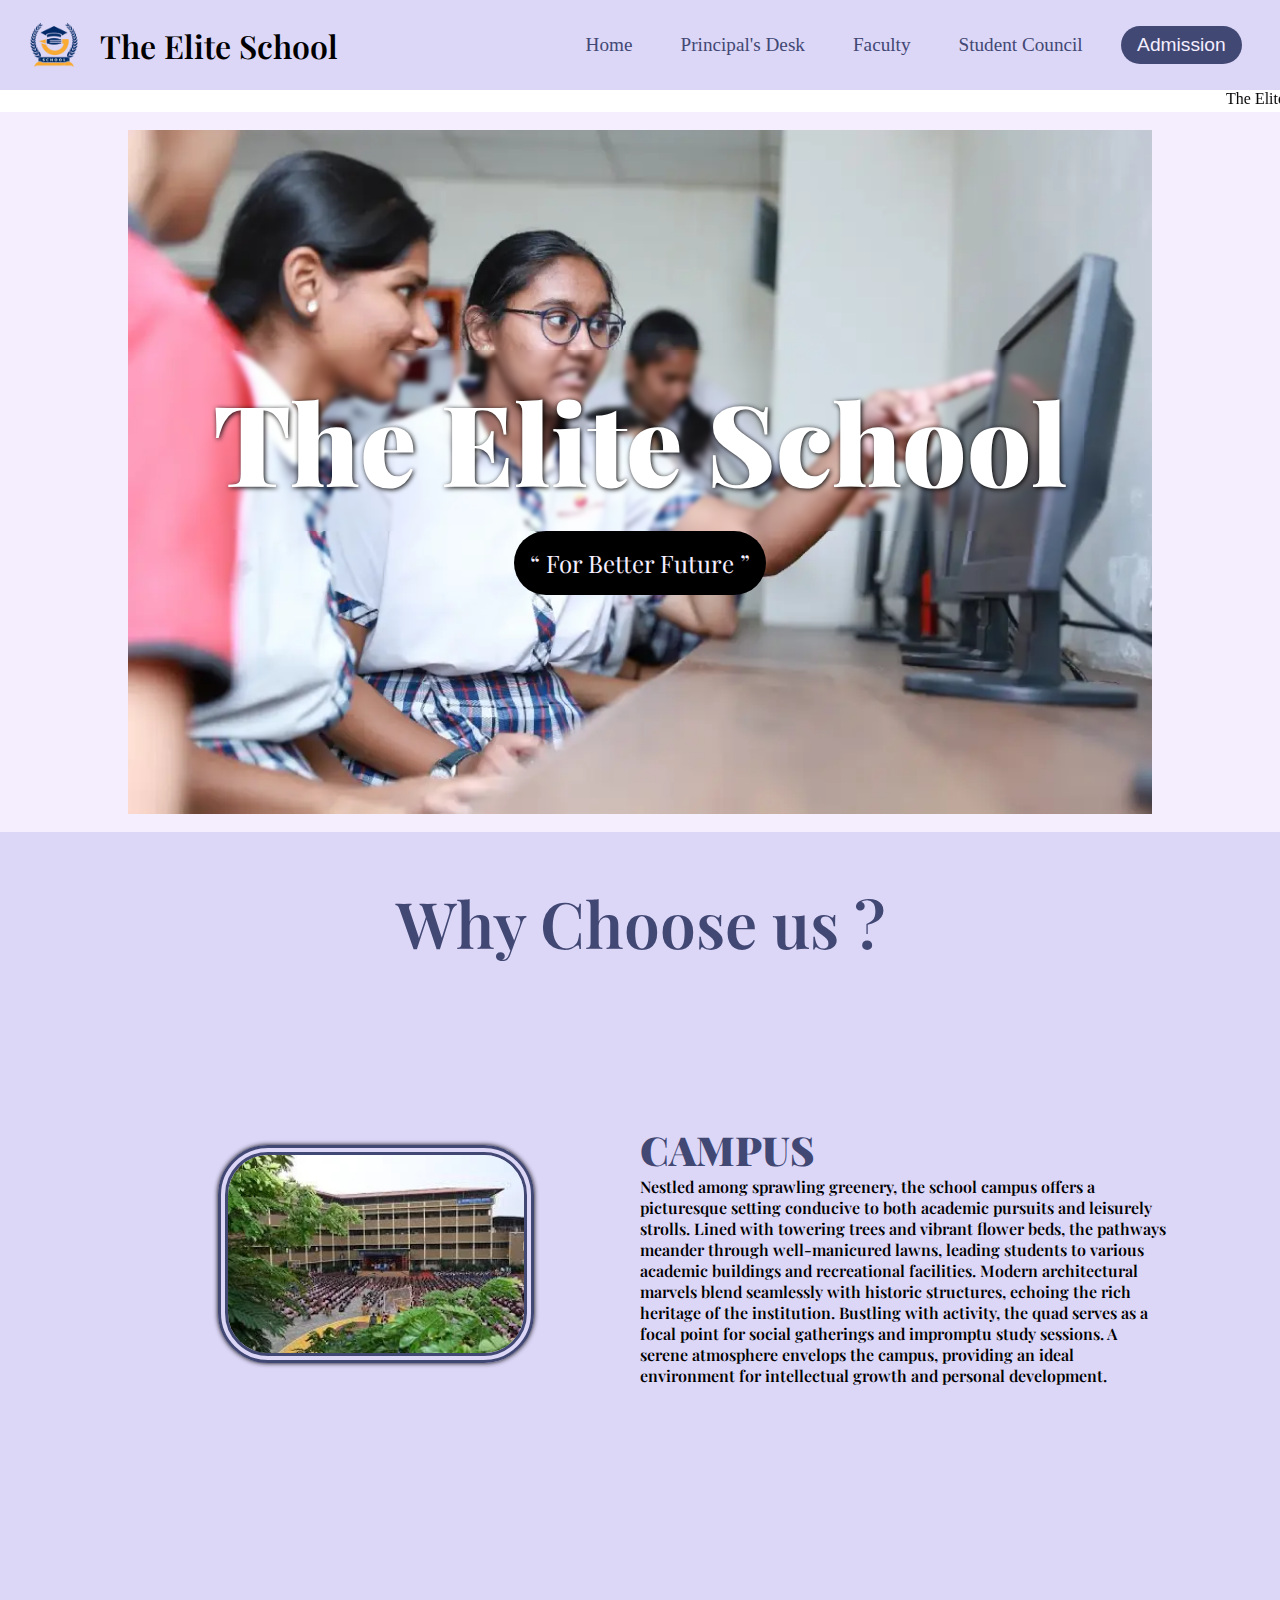
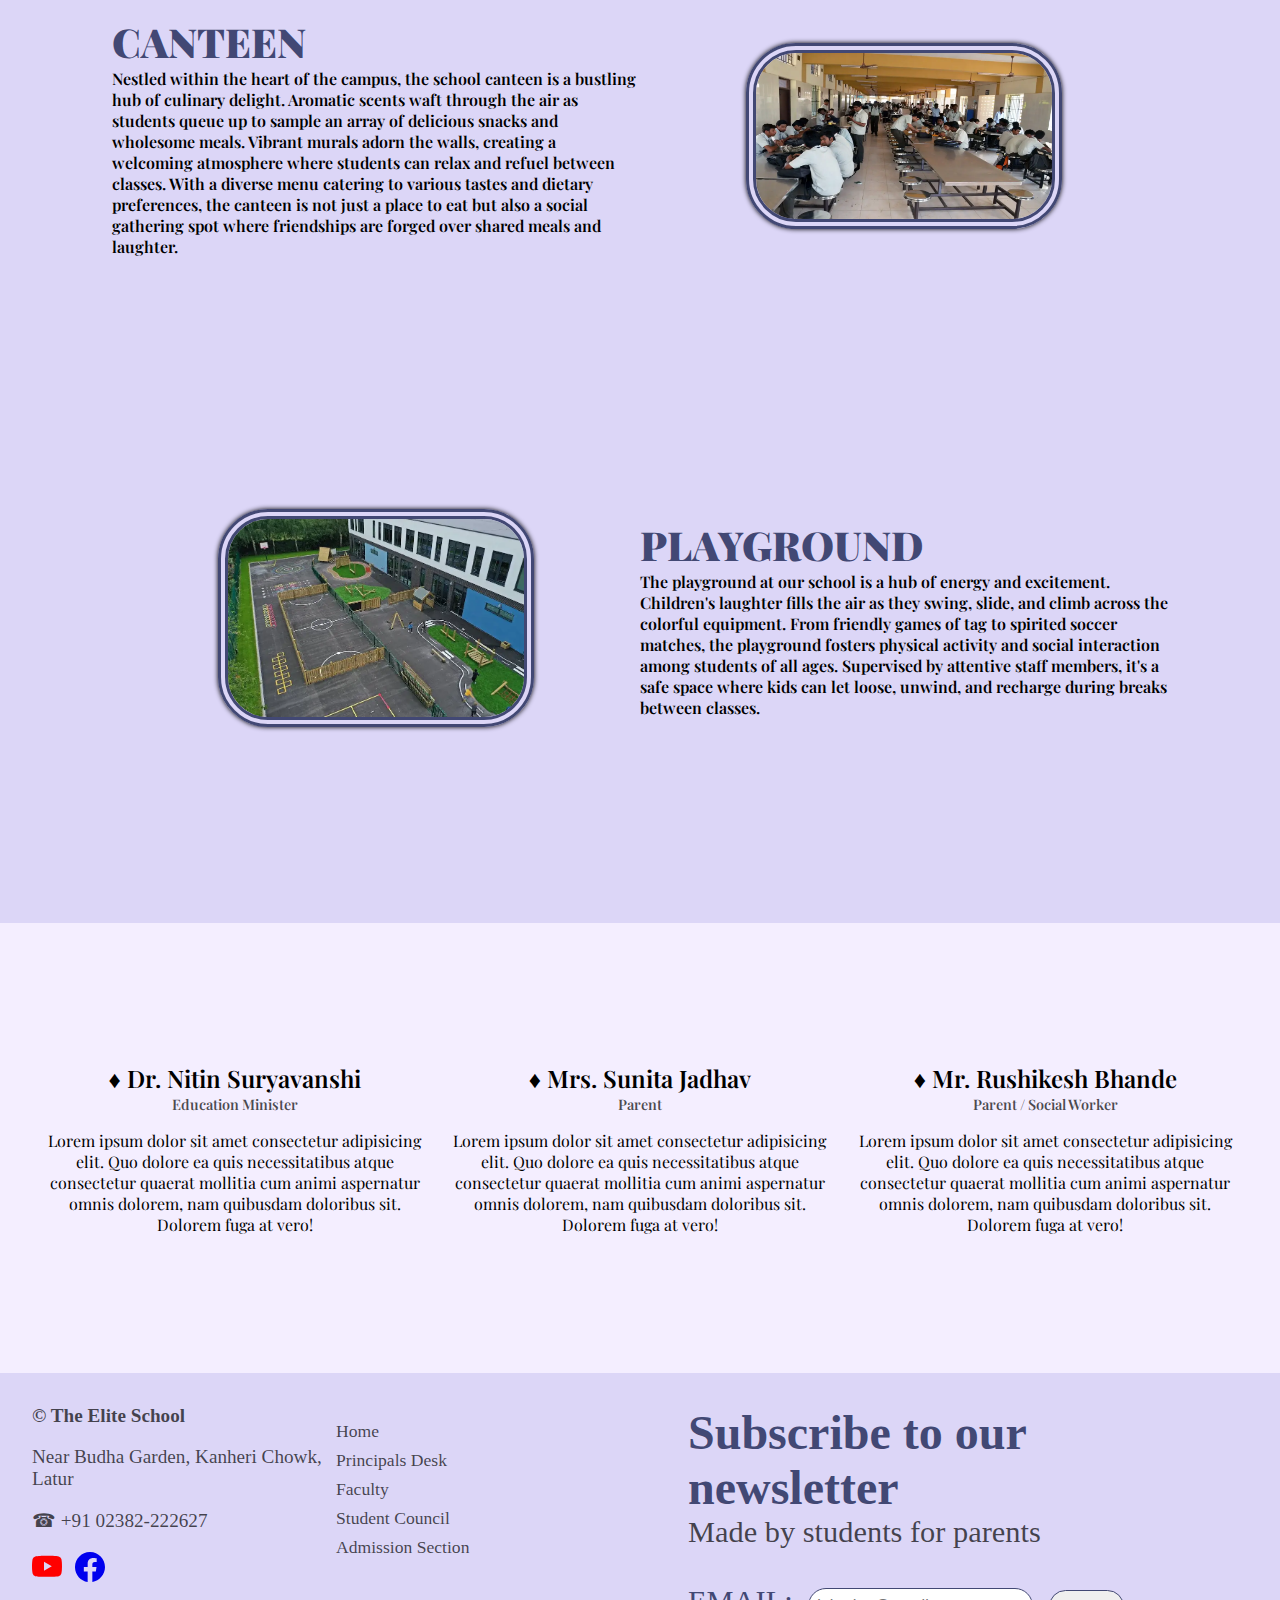
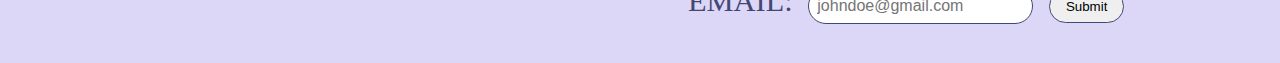
==== index.html @ edf1292b "complete principal desk" ====
<!DOCTYPE html>
<html lang="en">
<head>
    <meta charset="UTF-8">
    <meta name="viewport" content="width=1024px, initial-scale=1.0">
    <title>The Elite School</title>
    <link rel="stylesheet" href="./styles/header_footer.css">
    <link rel="stylesheet" href="./styles/home.css">
   
</head>
<body>
    <header>
        <div class="logo">
            <img src="../assets/school_logo300.webp" alt="logo">
            <h1 class="playfair-display-600">The Elite School</h1>
        </div>
        <nav>
            <span><a href="#" class="links">Home</a></span>
            <span><a href="./pages/principal.html" class="links">Principal's Desk</a></span>
            <span><a href="#" class="links">Faculty</a></span>
            <span><a href="#" class="links">Student Council</a></span>
            <a href="#" class="links"><button>Admission</a></button>
        </nav>
    </header>
    <marquee  direction="left">The Elite School, Latur. +91 02382-222627 Near Budha Garden, Kanheri Chowk, Latur Office Time : 10 am to 5 pm. <a href="./index.html">Admissions Open Standerd 1 to 10th.</a></marquee>

    <section id="home" class="hero-home">
       <h1 class="playfair-display-900">The Elite School</h1>
       <q class="playfair-display-400"> For Better Future </q>
    </section>

    <section id="aboutus" class="aboutus">
        <h2 class="playfair-display-600">Why Choose us ?</h2>
        <div class="container">
            <div class="item">
                <img src="./assets/school_campus.webp" alt="">
                <div class="text">
                <h4 class="playfair-display-900">CAMPUS</h4>
                <p class="playfair-display-600">Nestled among sprawling greenery, the school campus offers a picturesque setting conducive to both academic pursuits and leisurely strolls. Lined with towering trees and vibrant flower beds, the pathways meander through well-manicured lawns, leading students to various academic buildings and recreational facilities. Modern architectural marvels blend seamlessly with historic structures, echoing the rich heritage of the institution. Bustling with activity, the quad serves as a focal point for social gatherings and impromptu study sessions. A serene atmosphere envelops the campus, providing an ideal environment for intellectual growth and personal development.</p>
                </div>
            </div>
            <div class="item">
                <div class="text">
                    <h4 class="playfair-display-900">CANTEEN</h4>
                    <p class="playfair-display-600">Nestled within the heart of the campus, the school canteen is a bustling hub of culinary delight. Aromatic scents waft through the air as students queue up to sample an array of delicious snacks and wholesome meals. Vibrant murals adorn the walls, creating a welcoming atmosphere where students can relax and refuel between classes. With a diverse menu catering to various tastes and dietary preferences, the canteen is not just a place to eat but also a social gathering spot where friendships are forged over shared meals and laughter.</p>
                    </div>
                <img src="./assets/school_canteen1080.webp" alt="">
            </div>
            <div class="item">
                <img src="./assets/school_playground.webp" alt="">
                <div class="text">
                    <h4 class="playfair-display-900">PLAYGROUND</h4>
                    <p class="playfair-display-600">The playground at our school is a hub of energy and excitement. Children's laughter fills the air as they swing, slide, and climb across the colorful equipment. From friendly games of tag to spirited soccer matches, the playground fosters physical activity and social interaction among students of all ages. Supervised by attentive staff members, it's a safe space where kids can let loose, unwind, and recharge during breaks between classes.</p>
                    </div>
            </div>
        </div>
    </section>
    <section id="testimonial" class="testimonial-section">
        <div class="review">
            <h4 class="author playfair-display-600">&diams; Dr. Nitin Suryavanshi <p>Education Minister</p></h4>
            <p class="text playfair-display-400">Lorem ipsum dolor sit amet consectetur adipisicing elit. Quo dolore ea quis necessitatibus atque consectetur quaerat mollitia cum animi aspernatur omnis dolorem, nam quibusdam doloribus sit. Dolorem fuga at vero!</p>
        </div>
        <div class="review">
            <h4 class="author playfair-display-600">&diams; Mrs. Sunita Jadhav <p>Parent</p></h4>
            <p class="text playfair-display-400">Lorem ipsum dolor sit amet consectetur adipisicing elit. Quo dolore ea quis necessitatibus atque consectetur quaerat mollitia cum animi aspernatur omnis dolorem, nam quibusdam doloribus sit. Dolorem fuga at vero!</p>
        </div>
        <div class="review">
            <h4 class="author playfair-display-600">&diams; Mr. Rushikesh Bhande <p>Parent / Social Worker</p></h4>
            <p class="text playfair-display-400">Lorem ipsum dolor sit amet consectetur adipisicing elit. Quo dolore ea quis necessitatibus atque consectetur quaerat mollitia cum animi aspernatur omnis dolorem, nam quibusdam doloribus sit. Dolorem fuga at vero!</p>
        </div>
    </section>
    
    <footer>
        <div class="info">
            <h5>&copy; The Elite School</h5>
            <p class="addr">Near Budha Garden, Kanheri Chowk, Latur</p>
            <p class="tele">&#9742; +91 02382-222627</p>
        <div class="socials">
            <a href="www.youtube.com"><svg xmlns="http://www.w3.org/2000/svg" width="30" height="30" fill="red" class="bi bi-youtube" viewBox="0 0 16 16">
                <path d="M8.051 1.999h.089c.822.003 4.987.033 6.11.335a2.01 2.01 0 0 1 1.415 1.42c.101.38.172.883.22 1.402l.01.104.022.26.008.104c.065.914.073 1.77.074 1.957v.075c-.001.194-.01 1.108-.082 2.06l-.008.105-.009.104c-.05.572-.124 1.14-.235 1.558a2.01 2.01 0 0 1-1.415 1.42c-1.16.312-5.569.334-6.18.335h-.142c-.309 0-1.587-.006-2.927-.052l-.17-.006-.087-.004-.171-.007-.171-.007c-1.11-.049-2.167-.128-2.654-.26a2.01 2.01 0 0 1-1.415-1.419c-.111-.417-.185-.986-.235-1.558L.09 9.82l-.008-.104A31 31 0 0 1 0 7.68v-.123c.002-.215.01-.958.064-1.778l.007-.103.003-.052.008-.104.022-.26.01-.104c.048-.519.119-1.023.22-1.402a2.01 2.01 0 0 1 1.415-1.42c.487-.13 1.544-.21 2.654-.26l.17-.007.172-.006.086-.003.171-.007A100 100 0 0 1 7.858 2zM6.4 5.209v4.818l4.157-2.408z"/>
              </svg></a>
            <a href="www.facebook.com"><svg xmlns="http://www.w3.org/2000/svg" width="30" height="30" fill="currentColor" class="bi bi-facebook" viewBox="0 0 16 16">
                <path d="M16 8.049c0-4.446-3.582-8.05-8-8.05C3.58 0-.002 3.603-.002 8.05c0 4.017 2.926 7.347 6.75 7.951v-5.625h-2.03V8.05H6.75V6.275c0-2.017 1.195-3.131 3.022-3.131.876 0 1.791.157 1.791.157v1.98h-1.009c-.993 0-1.303.621-1.303 1.258v1.51h2.218l-.354 2.326H9.25V16c3.824-.604 6.75-3.934 6.75-7.951"/>
              </svg></a>
        </div>
        </div>
        <div class="footer-nav">
            <a href="#">Home</a>
            <a href="#">Principals Desk</a>
            <a href="#">Faculty</a>
            <a href="#">Student Council</a>
            <a href="#">Admission Section</a>
        </div>
        <div class="newsletter">
            <h3>Subscribe to our newsletter</h3>
            <p class="newsletter-info">Made by students for parents</p>
            <form action="#">
                <label for="email">EMAIL:</label>
                <input type="text" name="email" placeholder="johndoe@gmail.com">
                <button type="submit">Submit</button>
            </form>
        </div>
    </footer>
    <script src="./script.js"></script>
 
</body>
</html>
---- styles/header_footer.css ----
@import url('https://fonts.googleapis.com/css2?family=Playfair+Display:ital,wght@0,400..900;1,400..900&display=swap');

:root{
    --tertiary:#F4EEFF;
    --secondary: #DCD6F7;
    --sub_primary:#A6B1E1;
    --primary:#424874;
}

.playfair-display-600 {
    font-family: "Playfair Display", serif;
    font-optical-sizing: auto;
    font-weight: 600;
    font-style: normal;
  }
.playfair-display-900 {
    font-family: "Playfair Display", serif;
    font-optical-sizing: auto;
    font-weight: 900;
    font-style: normal;
  }

.playfair-display-400 {
    font-family: "Playfair Display", serif;
    font-optical-sizing: auto;
    font-weight: 400;
    font-style: normal;
  }

*{
    margin: 0;
    padding: 0;
    box-sizing: border-box;
}

body{
    min-height: 100dvh;
}

header{
    min-height: 10vh;
    background-color: var(--secondary);
    display: flex;
    justify-content: space-between;
    align-items: center;
    padding: 0.5rem 1.5rem;
}
.logo img{
    width: 60px;
    object-fit: contain;
}

header > .logo{
    display: flex;
    align-items: center;
    gap: 1rem;
}

header > nav{
    display: flex;
    justify-content: space-evenly;
}

header > nav a{
    text-decoration: none;
    font-size: 1.2rem;
    color: var(--primary);
}

header > nav span, button{
    padding: 0.5rem 1rem;
    border: none;
    border-radius: 20px;
    margin: 0.5rem;
}
header nav span:hover{
    background-color: var(--sub_primary);
}
header nav button{
    background-color: var(--primary); 
    margin: 0.5rem 0.9rem;
}
header nav button a{
    color: var(--tertiary);
}
header nav button:hover{
    box-shadow: 2px 2px 0px black;
}
marquee span{
    padding: 1rem;
    text-decoration: underline;
}

footer{
    max-height: 50vh;
    background-color: var(--secondary);
    display: grid;
    grid-template-columns: 1fr 1fr 2fr;
    padding: 2rem;
}
footer .info{
    font-size: 1.2rem;
    color: rgba(0,0,0,0.7);
    display: flex;
    flex-direction: column;
    gap: 1.2rem;
}
footer h5{
    font-size: 1.2rem;
    color: rgba(0,0,0,0.7);
}

footer .info .socials a{
  margin: 0 0.5rem 0 0;
}
footer .info .socials a:hover svg{
  filter: drop-shadow(1px 1px 0px rgb(0, 0, 0));
}

footer .footer-nav{
    display: flex;
    flex-direction: column;
    padding-top: 1rem;
    gap: 0.5rem;
}
footer .footer-nav a{
   color: rgba(0,0,0,0.7);
   text-decoration: none;
   font-size: 1.1rem;
}
footer .footer-nav a:hover{
    text-decoration: underline;
}

footer .newsletter{
    display: flex;
    flex-direction: column;
    justify-content: center;
    font-size: 1.9rem;
    padding-left: 3rem;
}

footer .newsletter h3{
    font-size: 3rem;
    color: var(--primary);
}
footer .newsletter .newsletter-info{
    font-size: 1.9rem;
    color: rgba(0,0,0,0.7);
}
footer .newsletter form{
    color: var(--primary);
    margin-top: 2rem;
}
footer .newsletter form input{
    padding: 0.5rem;
    margin-left: 0.5rem;
    border-radius: 20px;
    outline: none;
    border: 1px solid var(--primary);
    font-size: 1rem;
}
footer .newsletter form button{
    border: 1px solid var(--primary);
}
---- styles/home.css ----
.hero-home{
    height: 80vh;
    background:var(--tertiary) url(../assets/school_back.webp) no-repeat ;
    background-size: 80%;
    background-position: center;
    display: flex;
    flex-direction: column;
    justify-content: center;
    align-items: center;
}

.hero-home h1{
    font-size: 7rem;
    color: white;
    text-shadow: 1px 1px 5px black;
    backdrop-filter: blur(2px) ;
}

.hero-home h1,q{
    padding: 1rem;
    border-radius: 50px;
}
.hero-home q{
    background-color: black;
    color: var(--tertiary);
    font-size: 1.5rem;
    text-shadow: 1px 1px 2px black;
}

.aboutus{
    max-width: 100%;
    padding: 3rem;
    display: flex;
    flex-direction: column;
    align-items: center;
    background: var(--secondary);
}

.aboutus h2{
    font-size: 4rem;
    margin-bottom: 2rem;
    color: var(--primary);
}

.aboutus .container .item{
    /* background-color: rgba(0,0,0,0.5); */
    height: 50vh;
    display: grid;
    grid-template-columns: 1fr 1fr;
    place-items: center;
    padding: 2rem;
    margin: 2rem;
}

.aboutus .container .item img{
    width: 60%;
    object-fit: cover;
    border: 10px double var(--primary);
    border-radius: 50px;
    box-shadow: 0px 0px 5px black;
    transition: all linear 100ms;
}
.aboutus .container .item:hover img{
    scale: 1.1;
}

.aboutus .container .item .text h4{
    font-size: 2.5rem;
    color: var(--primary);
}

.testimonial-section{
    min-height: 50vh;
    background-color: var(--tertiary);
    padding: 3rem;
    display: flex;
    justify-content: space-evenly;
    gap: 2rem;
    align-items: center;
}

.testimonial-section .review{
    display: flex;
    flex-direction: column;
    align-items: center;
}

.review .author{
    font-size: 1.5rem;
    margin-bottom: 1rem;
}

.review .text{
    text-align: center;
}
.review h4 p{
    text-align: center;
    font-size: 0.9rem;
    color: rgba(0,0,0,0.7);
}
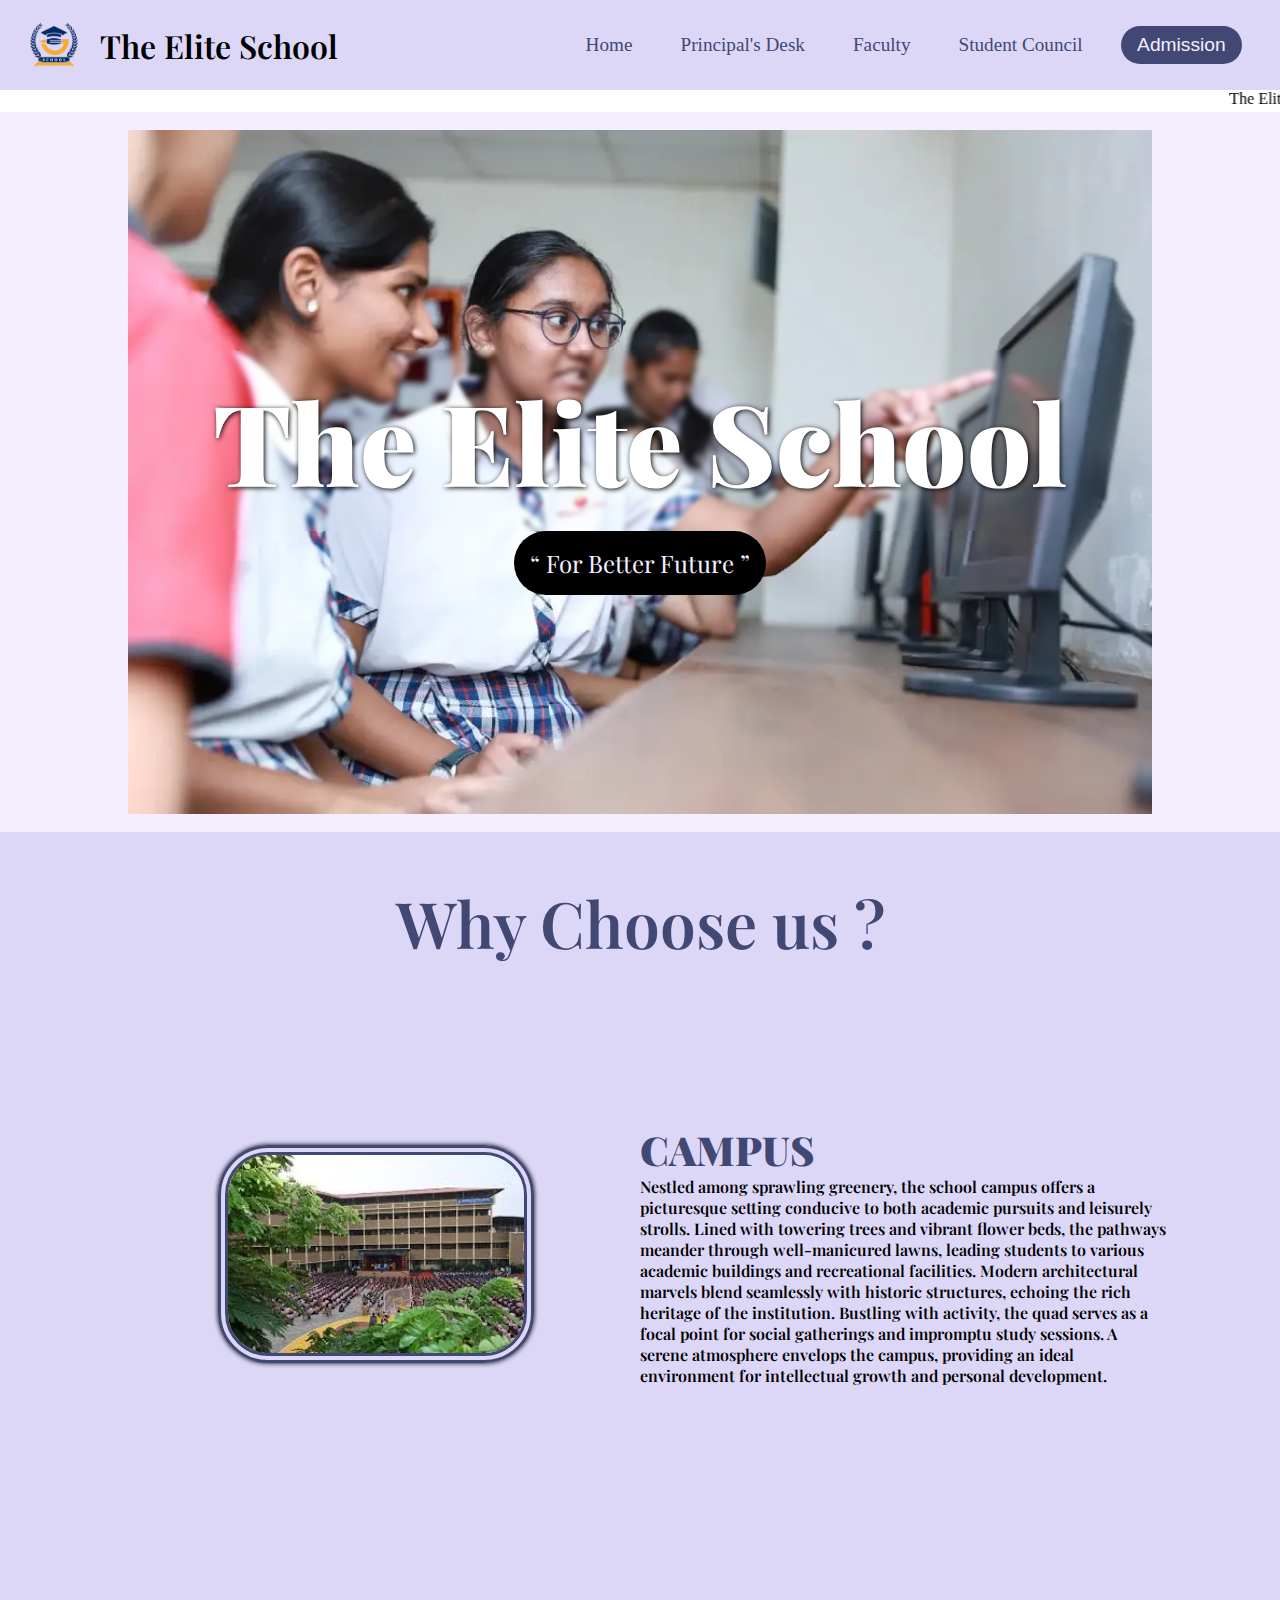
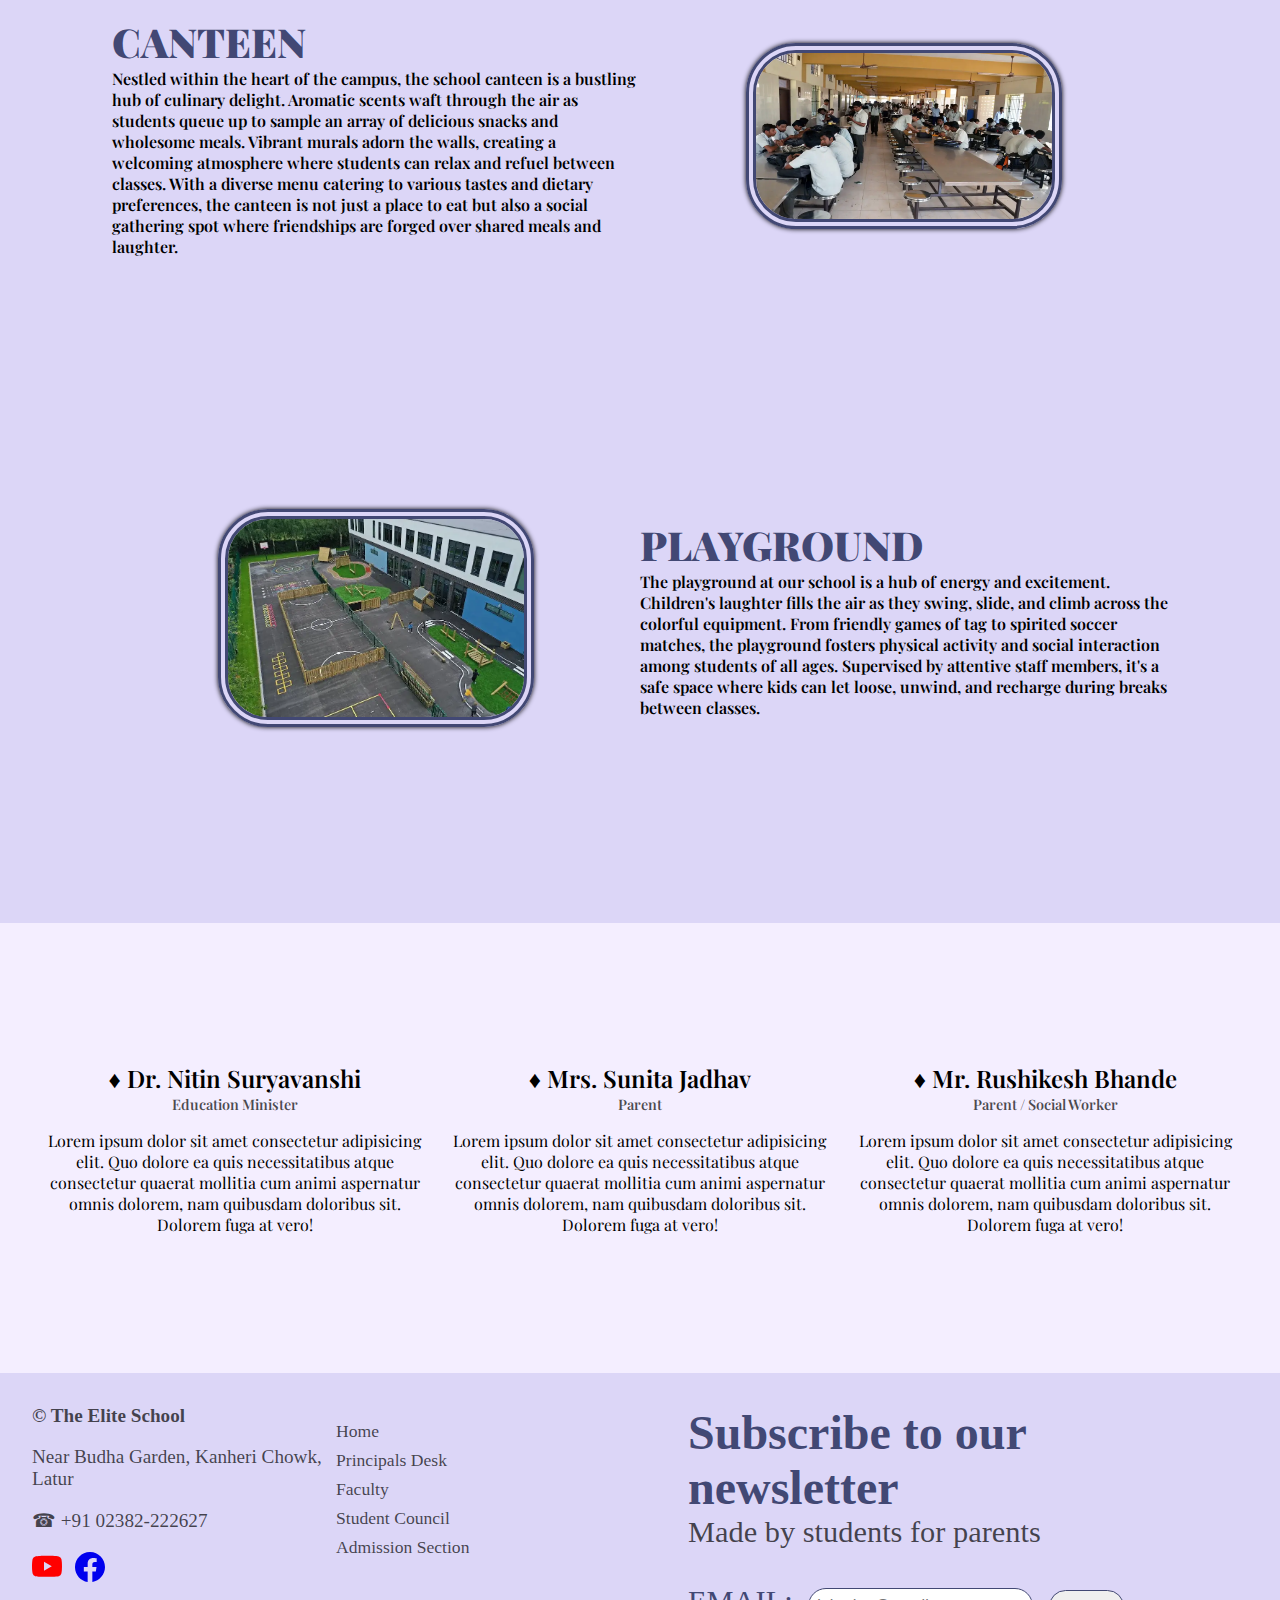
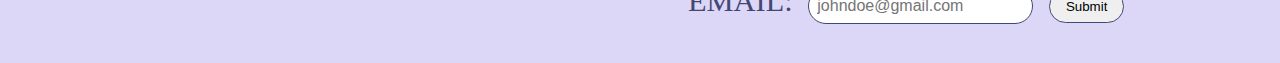
==== commit 2a6ca147: "Update index.html" ====
--- a/index.html
+++ b/index.html
@@ -2,7 +2,7 @@
 <html lang="en">
 <head>
     <meta charset="UTF-8">
-    <meta name="viewport" content="width=1024px, initial-scale=1.0">
+    <meta name="viewport" content="width1024">
     <title>The Elite School</title>
     <link rel="stylesheet" href="./styles/header_footer.css">
     <link rel="stylesheet" href="./styles/home.css">
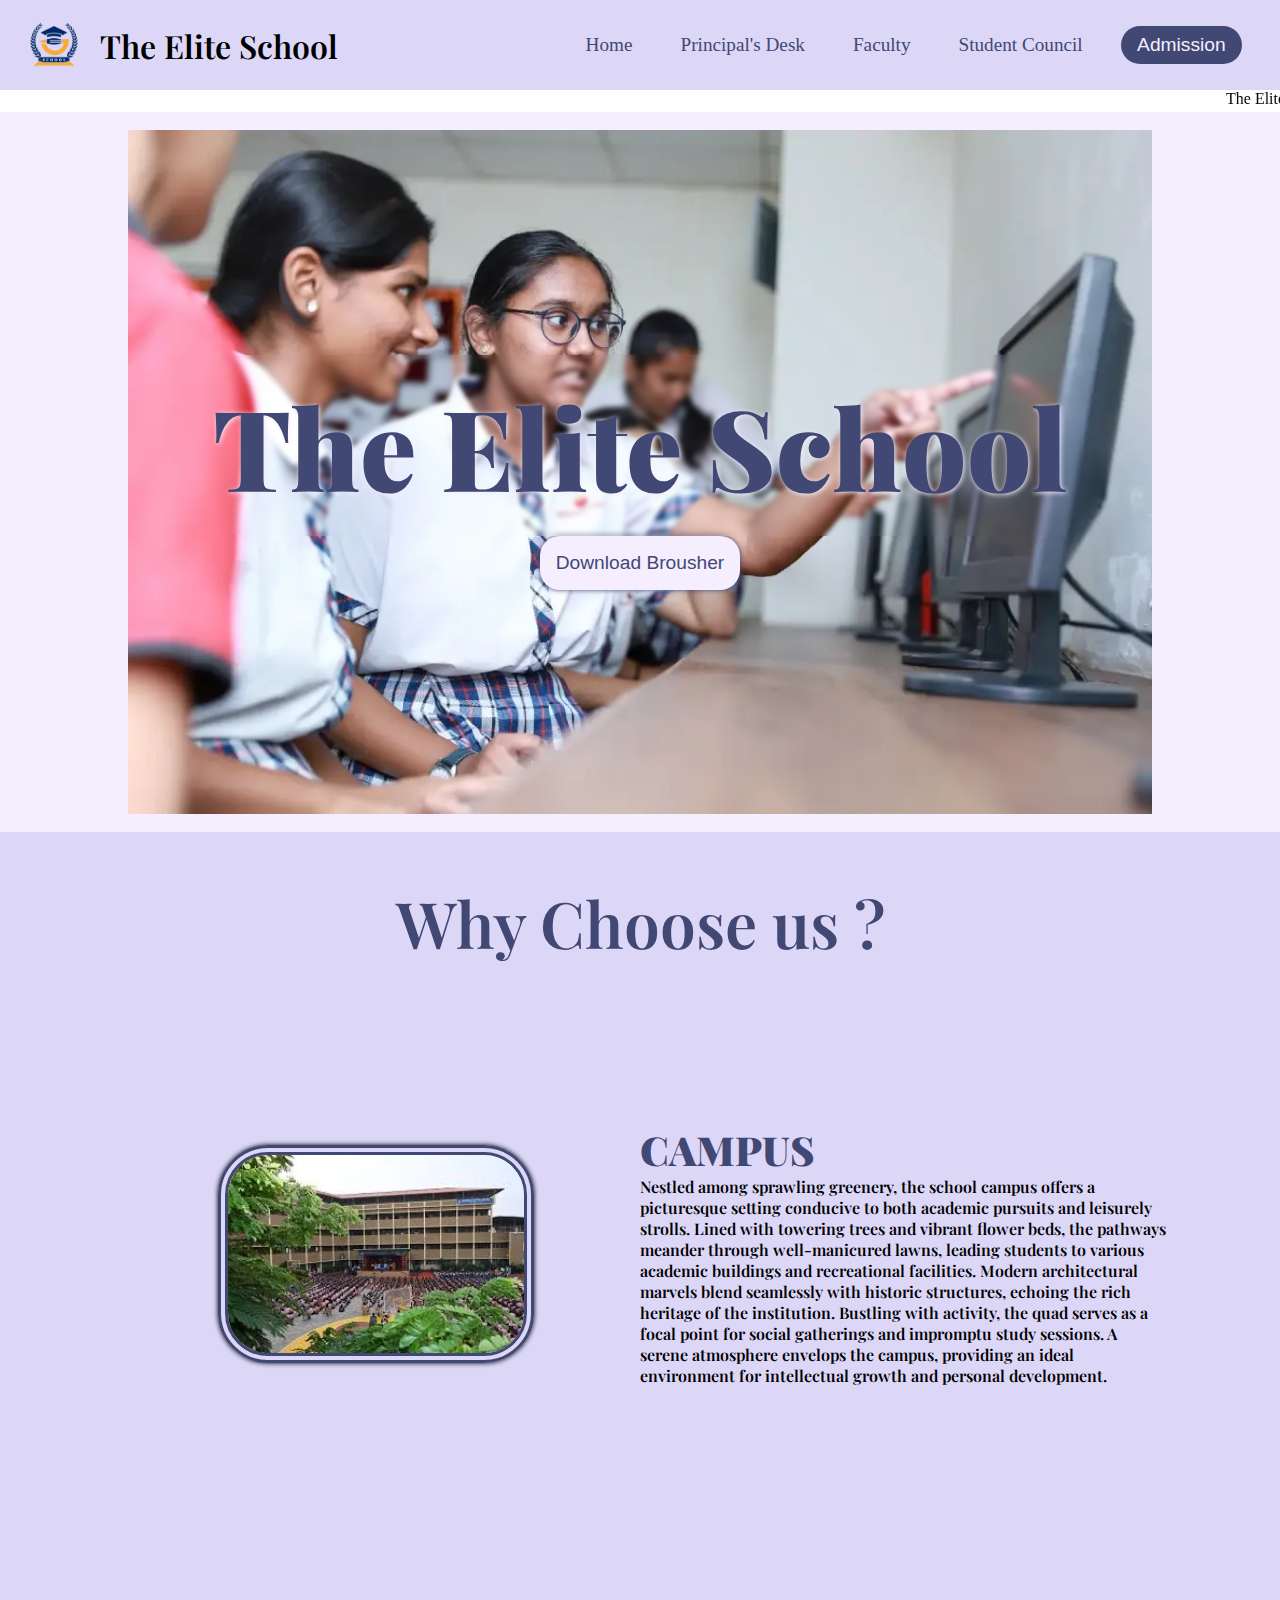
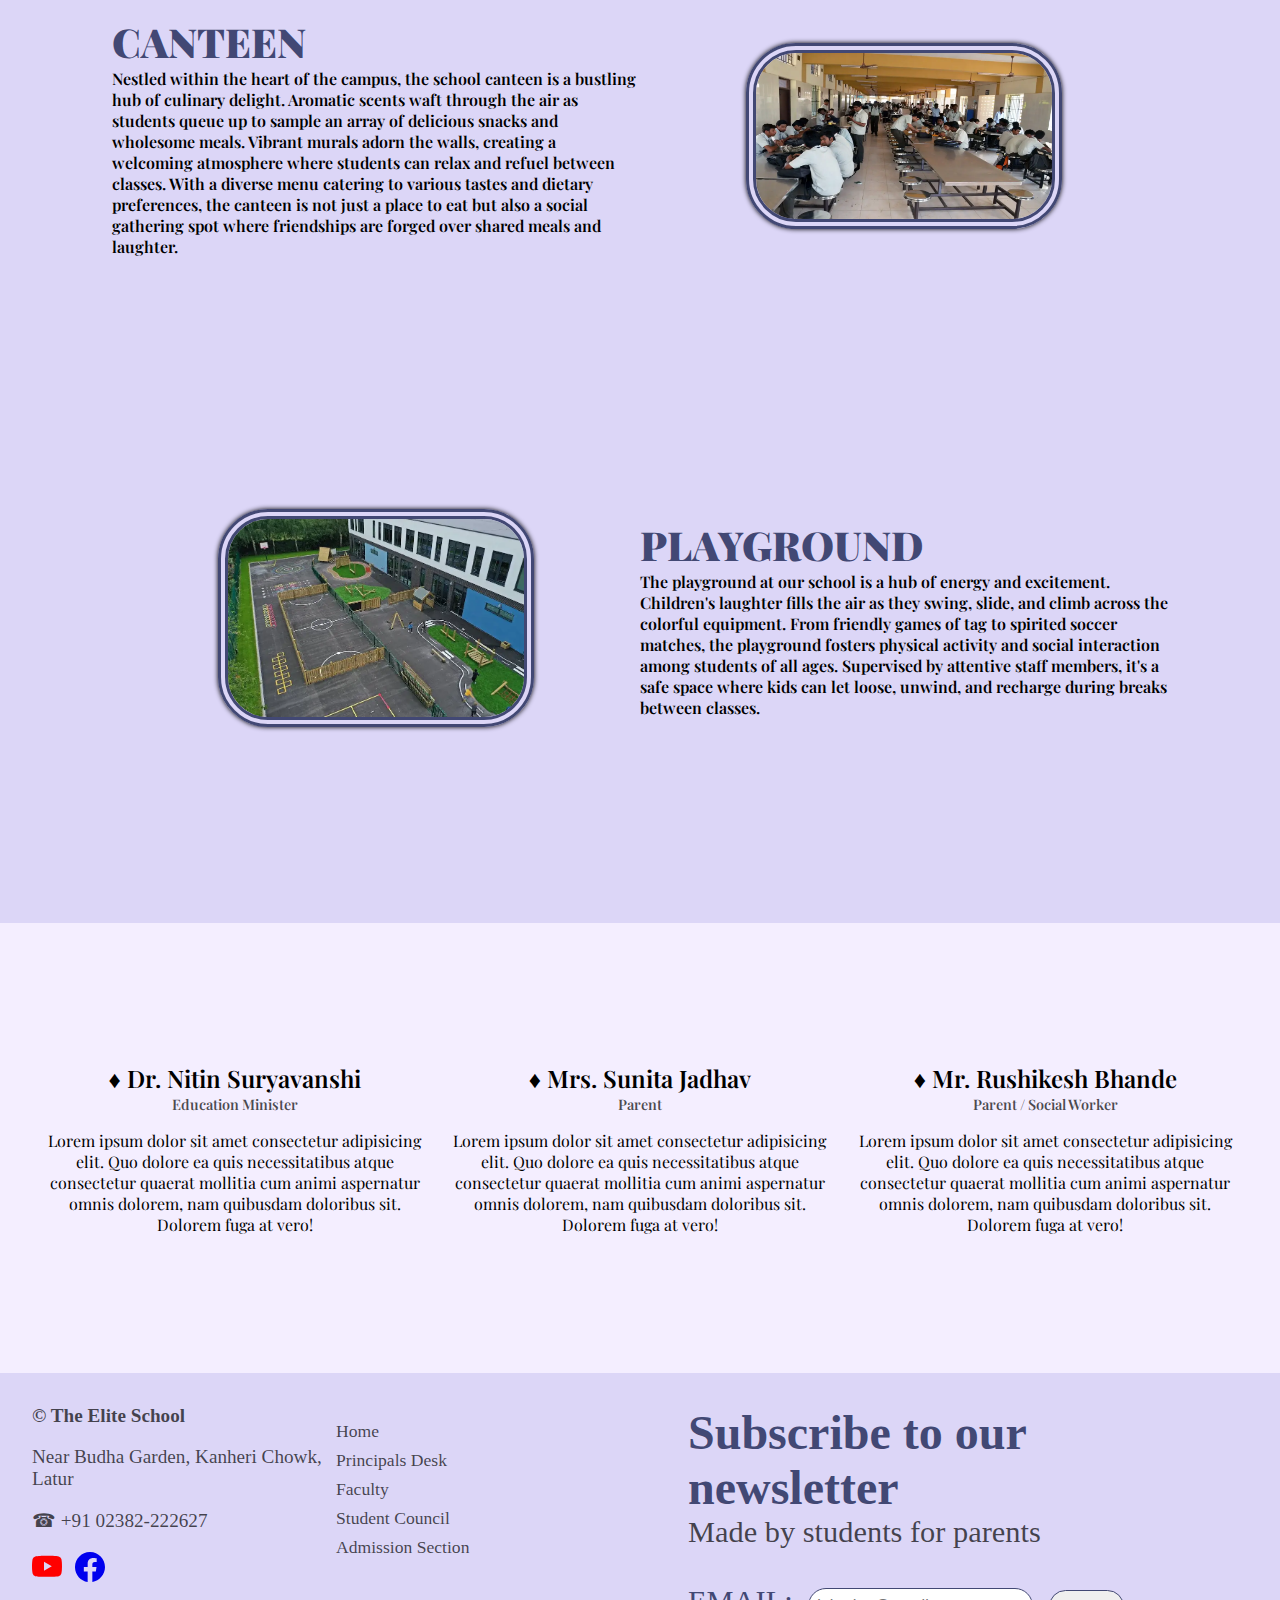
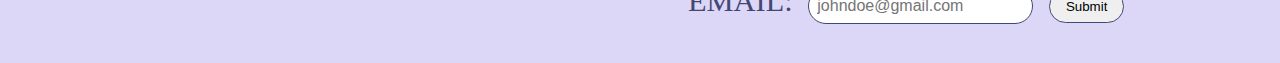
==== commit fd606cdc: "add students council" ====
--- a/index.html
+++ b/index.html
@@ -2,7 +2,7 @@
 <html lang="en">
 <head>
     <meta charset="UTF-8">
-    <meta name="viewport" content="width1024">
+    <meta name="viewport" content="width=1024, initial-scale=1.0">
     <title>The Elite School</title>
     <link rel="stylesheet" href="./styles/header_footer.css">
     <link rel="stylesheet" href="./styles/home.css">
@@ -11,14 +11,14 @@
 <body>
     <header>
         <div class="logo">
-            <img src="../assets/school_logo300.webp" alt="logo">
+            <img src="./assets/school_logo300.webp" alt="logo">
             <h1 class="playfair-display-600">The Elite School</h1>
         </div>
         <nav>
-            <span><a href="#" class="links">Home</a></span>
+            <span><a href="./index.html" class="links">Home</a></span>
             <span><a href="./pages/principal.html" class="links">Principal's Desk</a></span>
-            <span><a href="#" class="links">Faculty</a></span>
-            <span><a href="#" class="links">Student Council</a></span>
+            <span><a href="./pages/faculty.html" class="links">Faculty</a></span>
+            <span><a href="./pages/students.html" class="links">Student Council</a></span>
             <a href="#" class="links"><button>Admission</a></button>
         </nav>
     </header>
@@ -26,7 +26,7 @@
 
     <section id="home" class="hero-home">
        <h1 class="playfair-display-900">The Elite School</h1>
-       <q class="playfair-display-400"> For Better Future </q>
+       <a href="./assets/The Elite School.pdf" download class="poppins-400">Download Brousher</a>
     </section>
 
     <section id="aboutus" class="aboutus">
--- a/styles/header_footer.css
+++ b/styles/header_footer.css
@@ -5,6 +5,7 @@
     --secondary: #DCD6F7;
     --sub_primary:#A6B1E1;
     --primary:#424874;
+    scroll-behavior: smooth;
 }
 
 .playfair-display-600 {
@@ -24,6 +25,22 @@
     font-family: "Playfair Display", serif;
     font-optical-sizing: auto;
     font-weight: 400;
+    font-style: normal;
+  }
+
+  .poppins-100 {
+    font-family: "Poppins", sans-serif;
+    font-weight: 100;
+    font-style: normal;
+  }
+  .poppins-400 {
+    font-family: "Poppins", sans-serif;
+    font-weight: 400;
+    font-style: normal;
+  }
+  .poppins-900 {
+    font-family: "Poppins", sans-serif;
+    font-weight: 900;
     font-style: normal;
   }
 
--- a/styles/home.css
+++ b/styles/home.css
@@ -11,8 +11,9 @@
 
 .hero-home h1{
     font-size: 7rem;
-    color: white;
-    text-shadow: 1px 1px 5px black;
+    color: var(--primary);
+    text-shadow: 0px 0px 5px var(--primary);
+    text-shadow: 1px 1px 5px var(--tertiary);
     backdrop-filter: blur(2px) ;
 }
 
@@ -21,10 +22,20 @@
     border-radius: 50px;
 }
 .hero-home q{
-    background-color: black;
-    color: var(--tertiary);
+    /* background-color: black; */
+    color: var(--primary);
     font-size: 1.5rem;
     text-shadow: 1px 1px 2px black;
+}
+
+.hero-home a{
+    font-size: 1.2rem;
+    background-color: var(--tertiary);
+    padding: 1rem;
+    text-decoration: none;
+    color: var(--primary);
+    border-radius: 20px;
+    box-shadow: 0px 0px 5px var(--primary);
 }
 
 .aboutus{
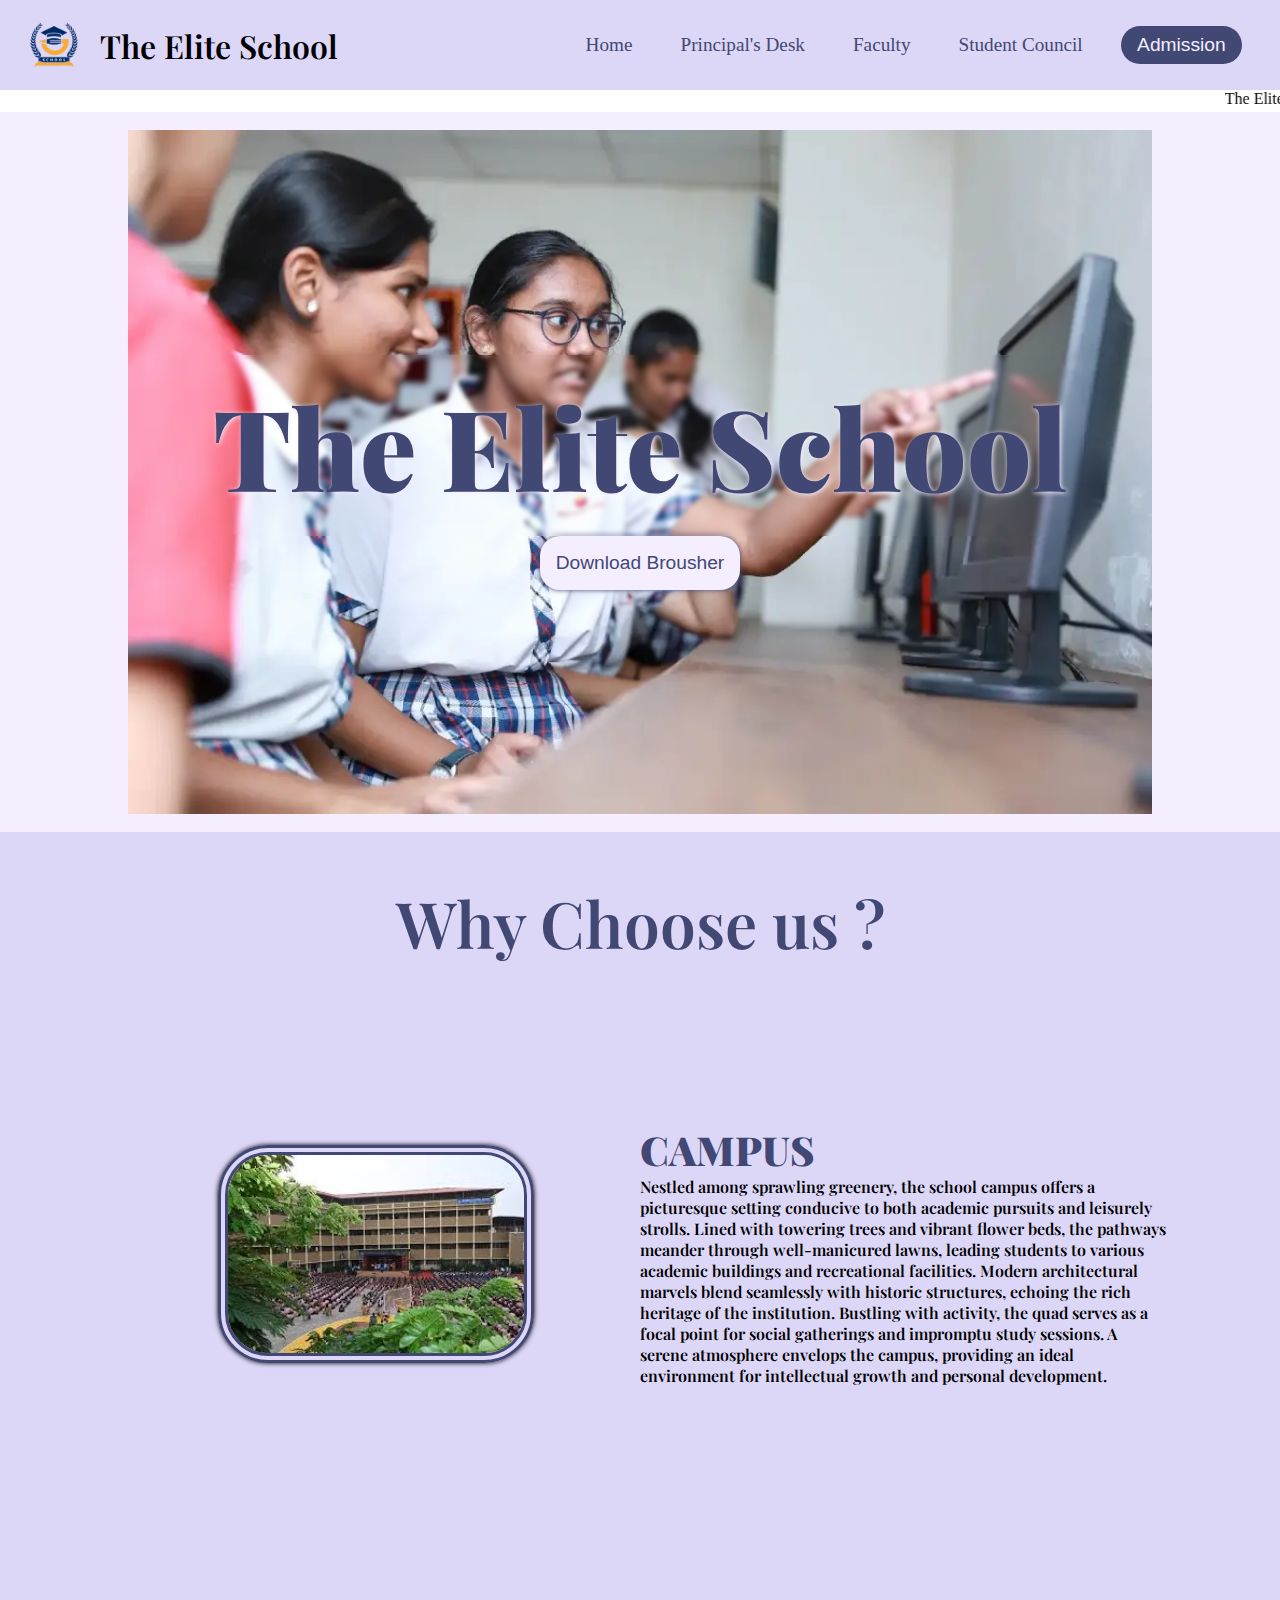
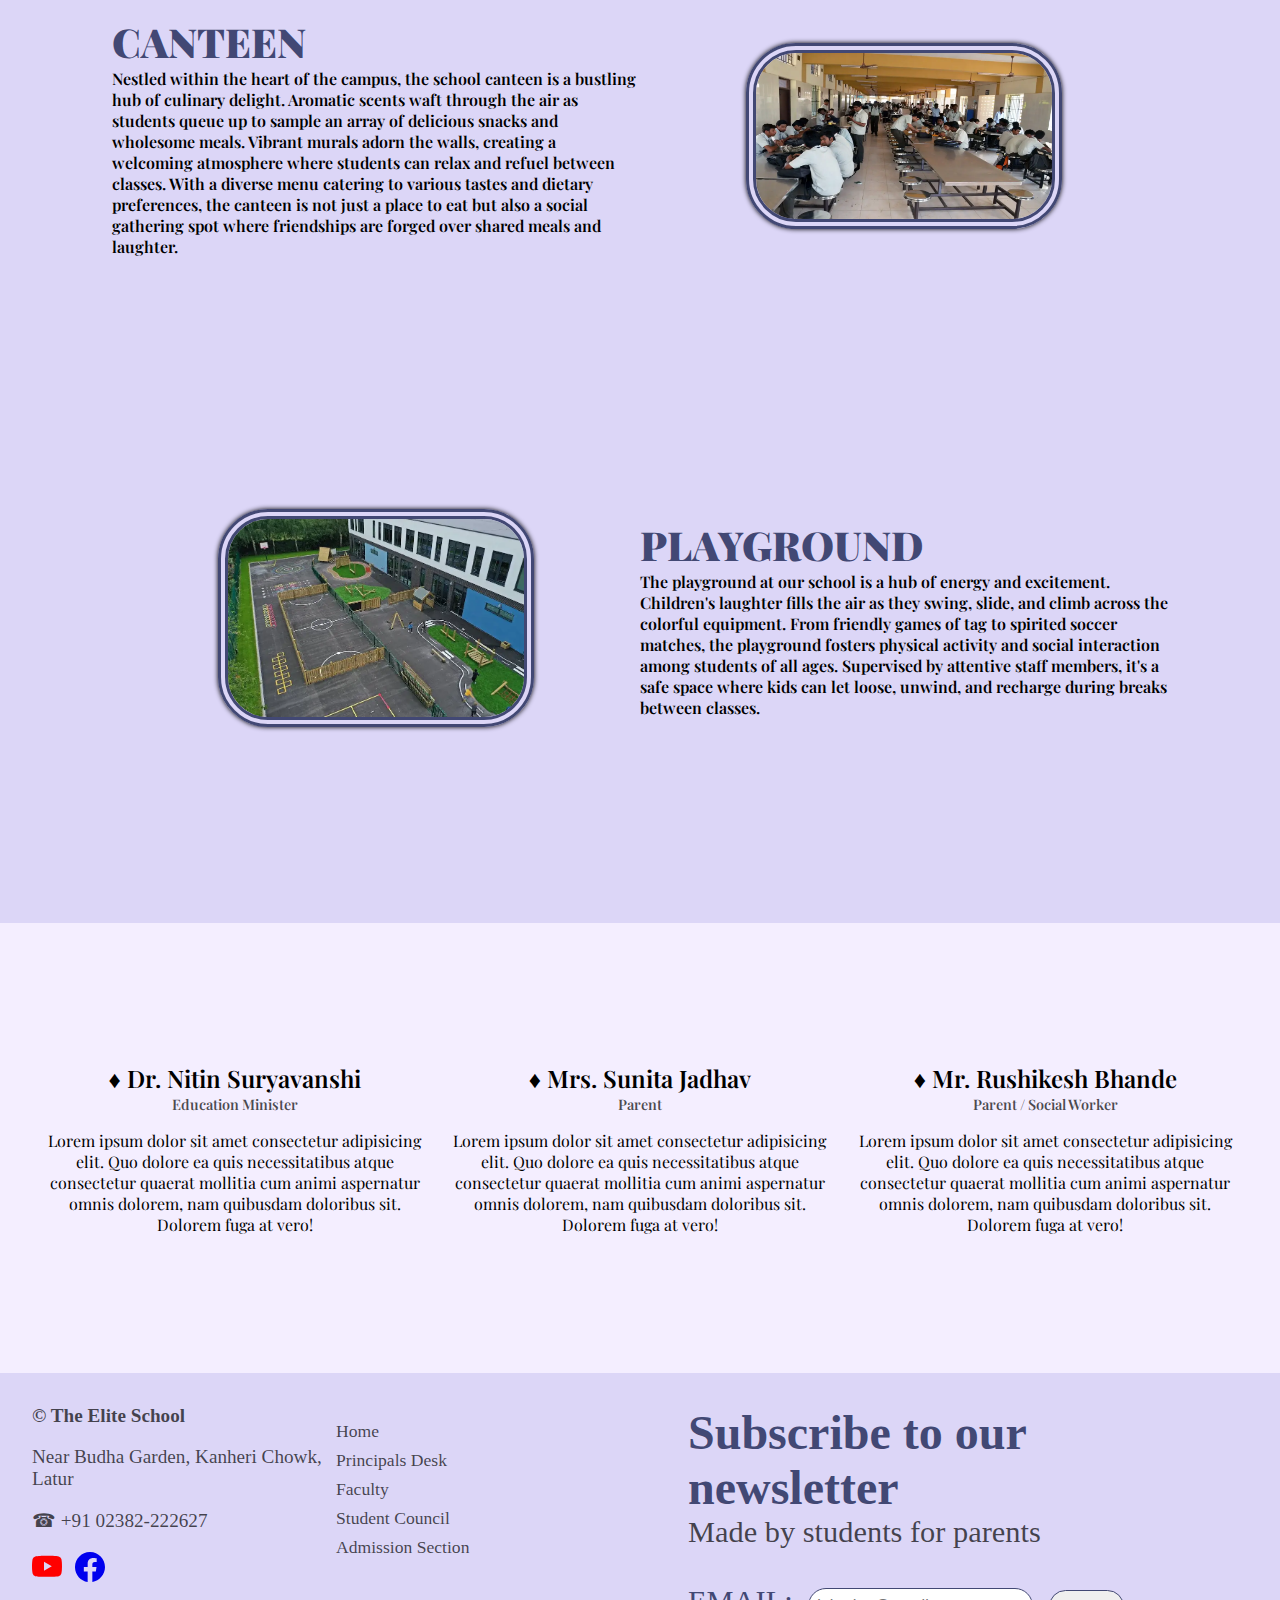
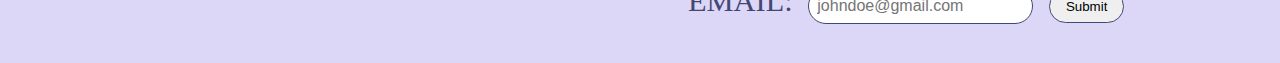
==== commit 6c59655a: "Merge branch 'main' of https://github.com/MayankChandratre1/Seminar_EliteSChool" ====
--- a/index.html
+++ b/index.html
@@ -2,6 +2,7 @@
 <html lang="en">
 <head>
     <meta charset="UTF-8">
+    <meta name="viewport" content="width1024">
     <meta name="viewport" content="width=1024, initial-scale=1.0">
     <title>The Elite School</title>
     <link rel="stylesheet" href="./styles/header_footer.css">
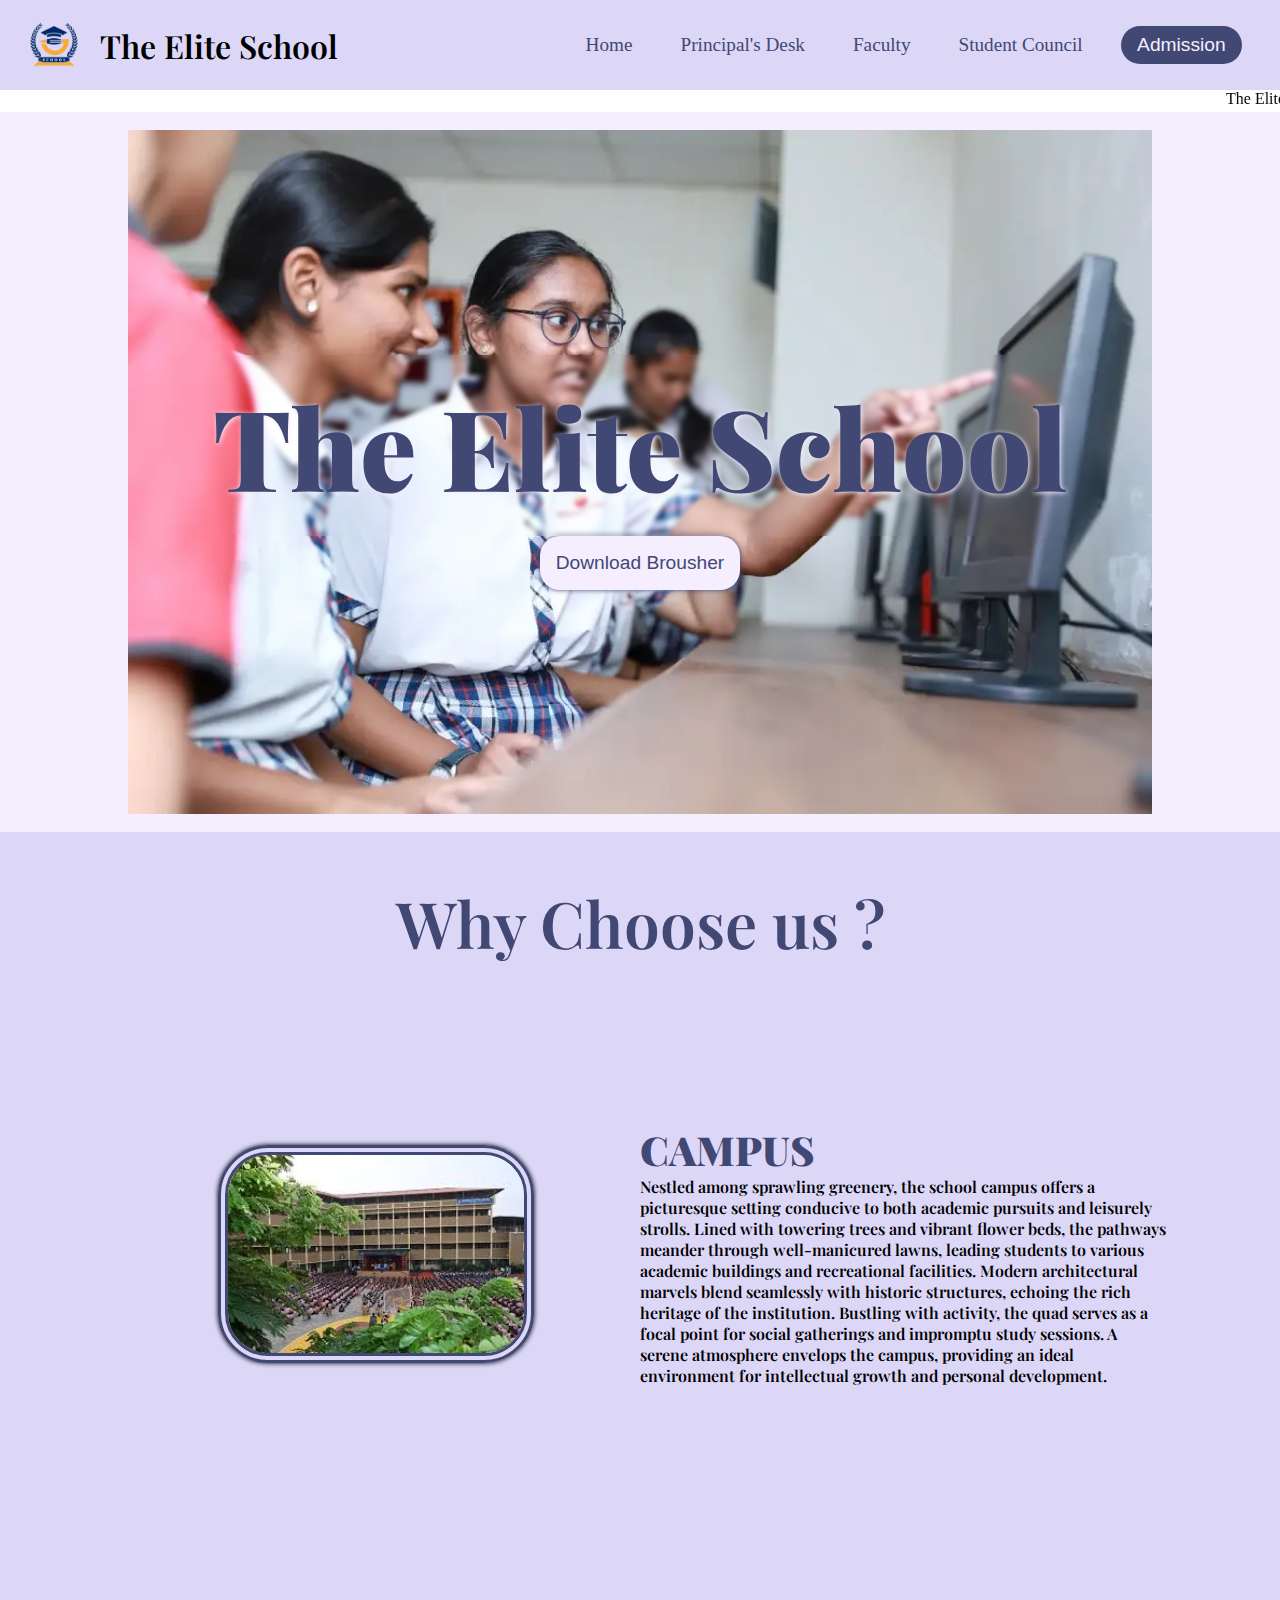
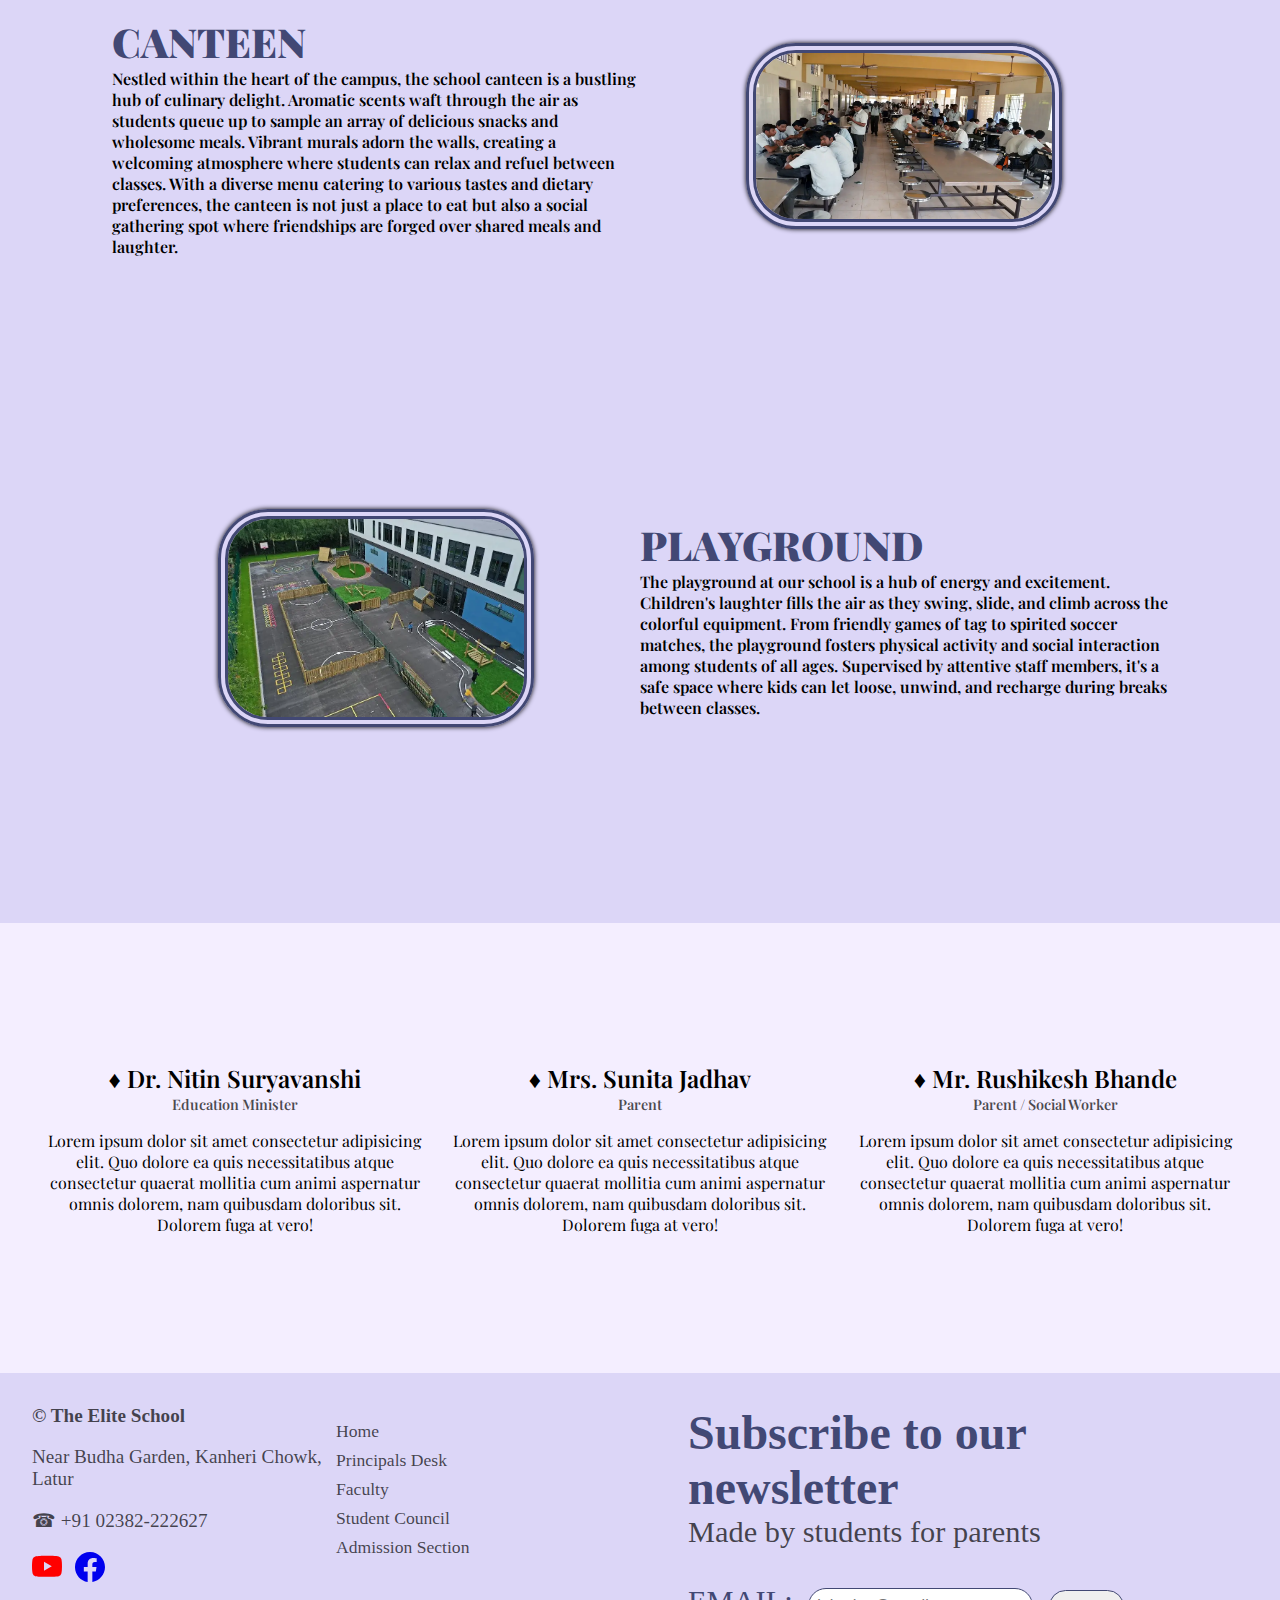
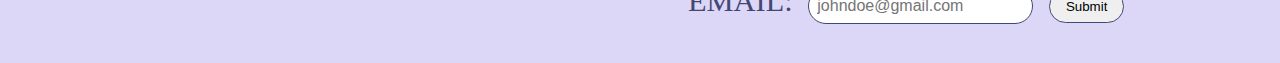
==== commit a38cea95: "Update index.html" ====
--- a/index.html
+++ b/index.html
@@ -98,7 +98,7 @@
             <form action="#">
                 <label for="email">EMAIL:</label>
                 <input type="text" name="email" placeholder="johndoe@gmail.com">
-                <button type="submit">Submit</button>
+                <button type="submit" onclick="call()">Submit</button>
             </form>
         </div>
     </footer>
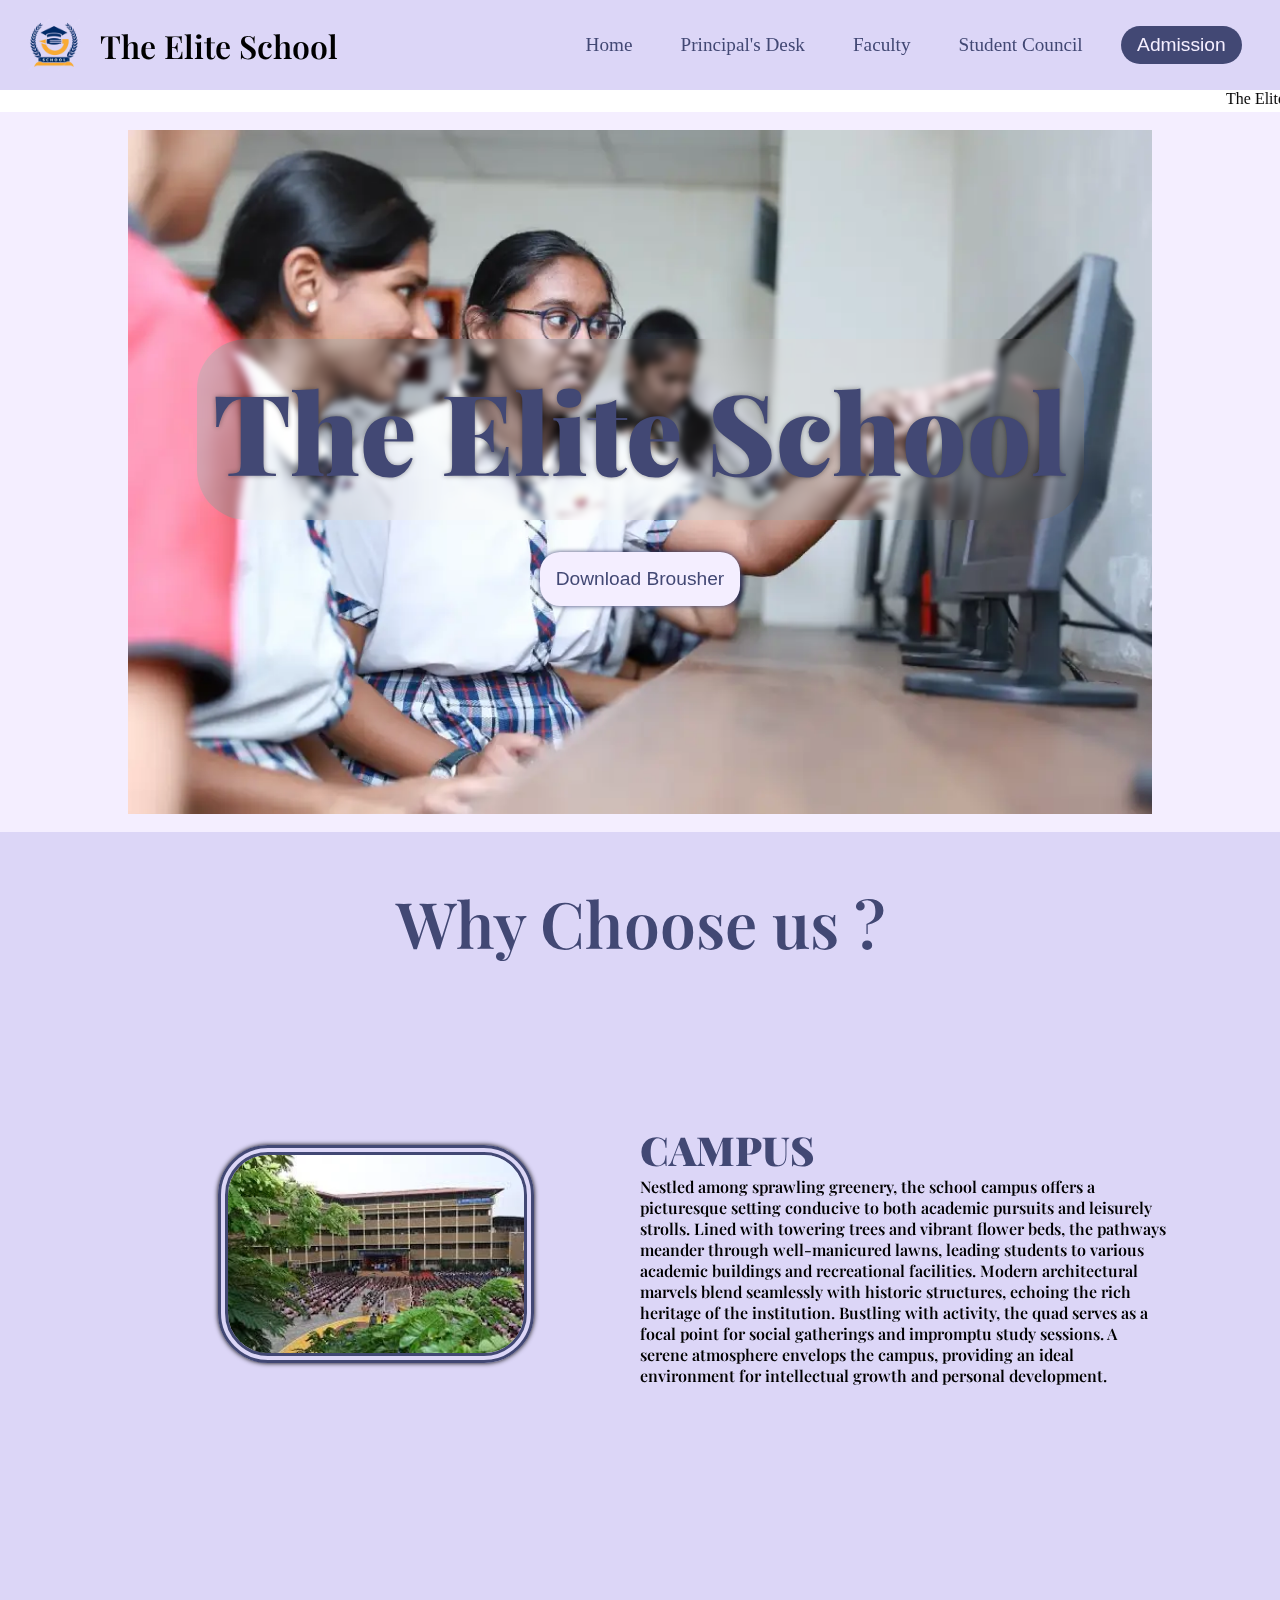
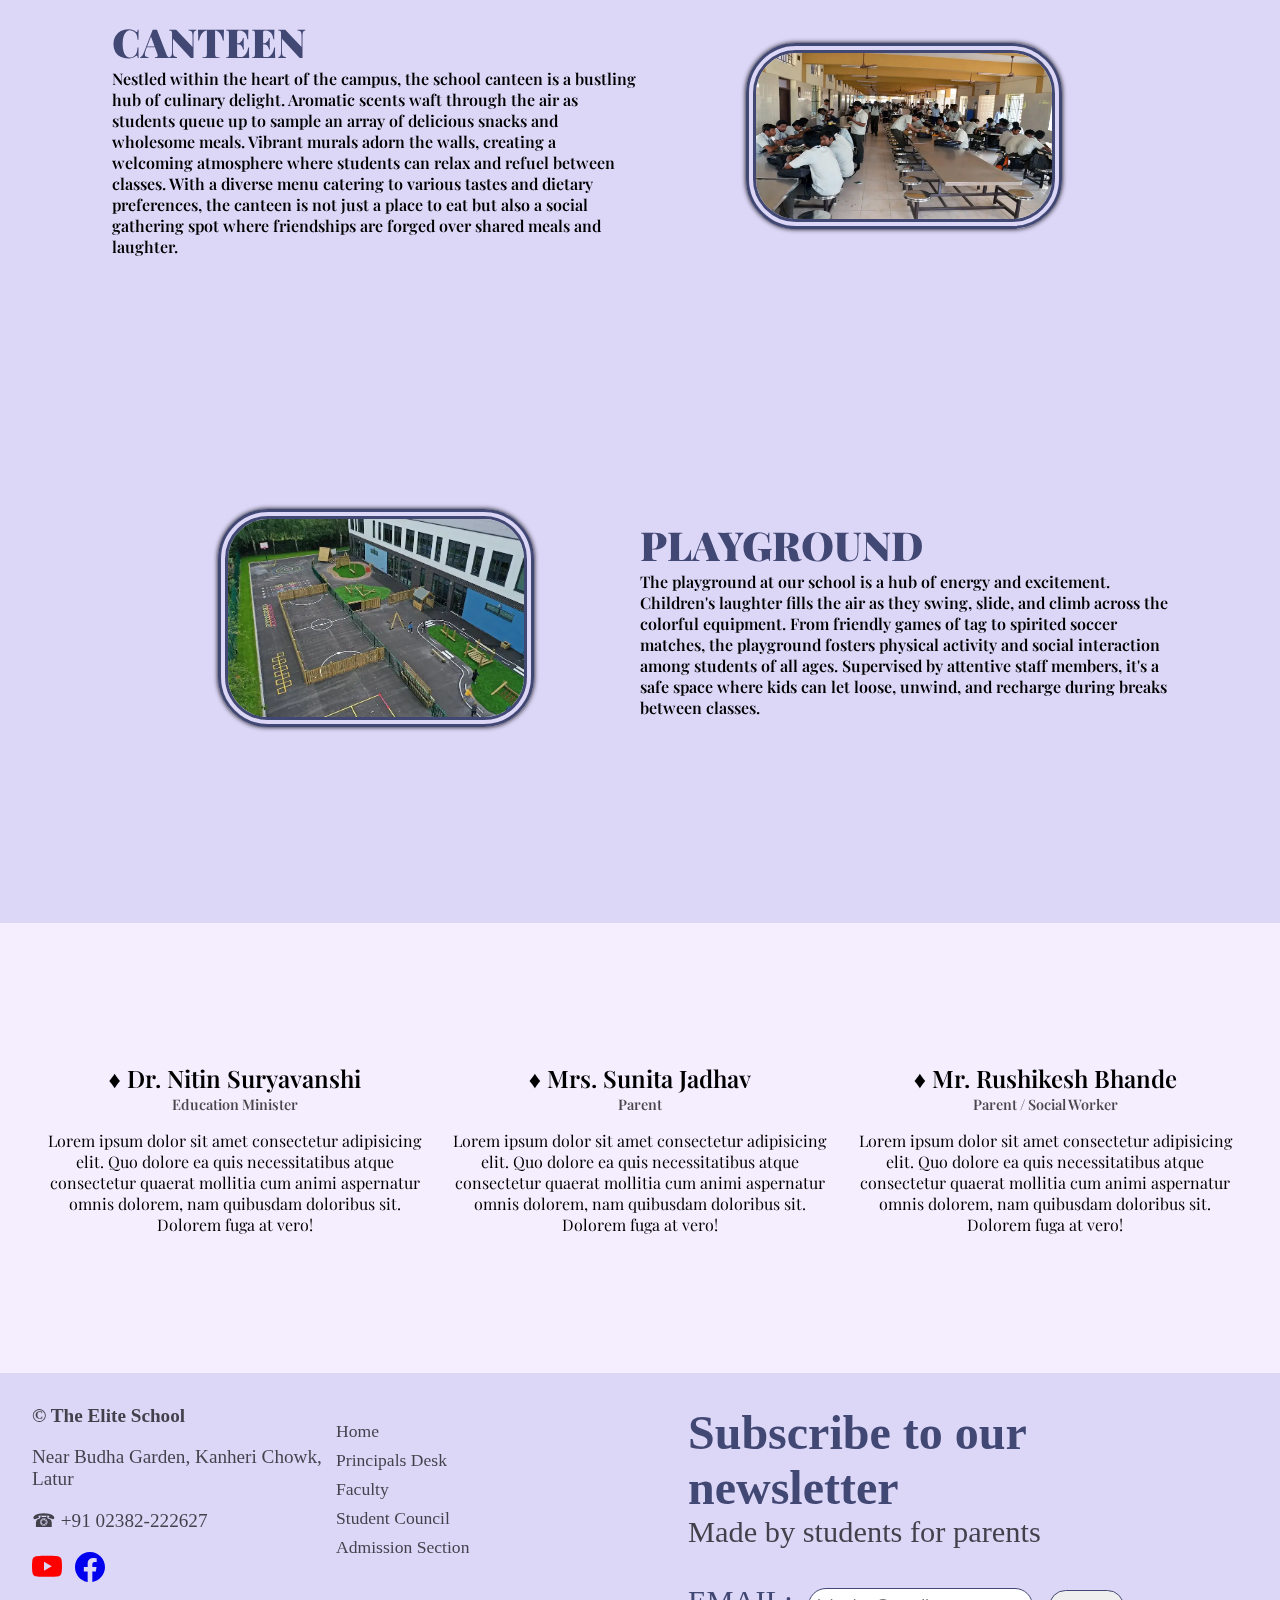
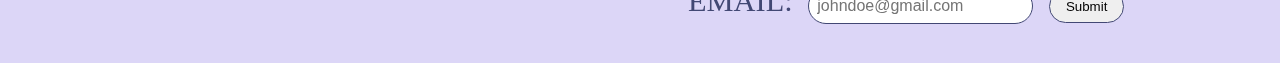
==== commit 8372ac65: "admission page complete" ====
--- a/index.html
+++ b/index.html
@@ -20,7 +20,7 @@
             <span><a href="./pages/principal.html" class="links">Principal's Desk</a></span>
             <span><a href="./pages/faculty.html" class="links">Faculty</a></span>
             <span><a href="./pages/students.html" class="links">Student Council</a></span>
-            <a href="#" class="links"><button>Admission</a></button>
+            <a href="./pages/admission.html" class="links"><button>Admission</a></button>
         </nav>
     </header>
     <marquee  direction="left">The Elite School, Latur. +91 02382-222627 Near Budha Garden, Kanheri Chowk, Latur Office Time : 10 am to 5 pm. <a href="./index.html">Admissions Open Standerd 1 to 10th.</a></marquee>
@@ -71,6 +71,8 @@
         </div>
     </section>
     
+ 
+
     <footer>
         <div class="info">
             <h5>&copy; The Elite School</h5>
@@ -98,7 +100,7 @@
             <form action="#">
                 <label for="email">EMAIL:</label>
                 <input type="text" name="email" placeholder="johndoe@gmail.com">
-                <button type="submit" onclick="call()">Submit</button>
+                <button type="submit">Submit</button>
             </form>
         </div>
     </footer>
--- a/styles/home.css
+++ b/styles/home.css
@@ -12,9 +12,10 @@
 .hero-home h1{
     font-size: 7rem;
     color: var(--primary);
-    text-shadow: 0px 0px 5px var(--primary);
-    text-shadow: 1px 1px 5px var(--tertiary);
-    backdrop-filter: blur(2px) ;
+    text-shadow: 0px 0px 5px rgba(0, 0, 0, 0.392);
+    /* box-shadow: 1px 1px 5px var(--tertiary);  */
+    backdrop-filter: grayscale(0.5) blur(3px);
+    margin-bottom: 2rem;
 }
 
 .hero-home h1,q{
@@ -36,6 +37,11 @@
     color: var(--primary);
     border-radius: 20px;
     box-shadow: 0px 0px 5px var(--primary);
+}
+.hero-home a:hover{
+   
+    background-color: var(--tertiary);
+    box-shadow: 0px 0px 10px var(--primary);
 }
 
 .aboutus{
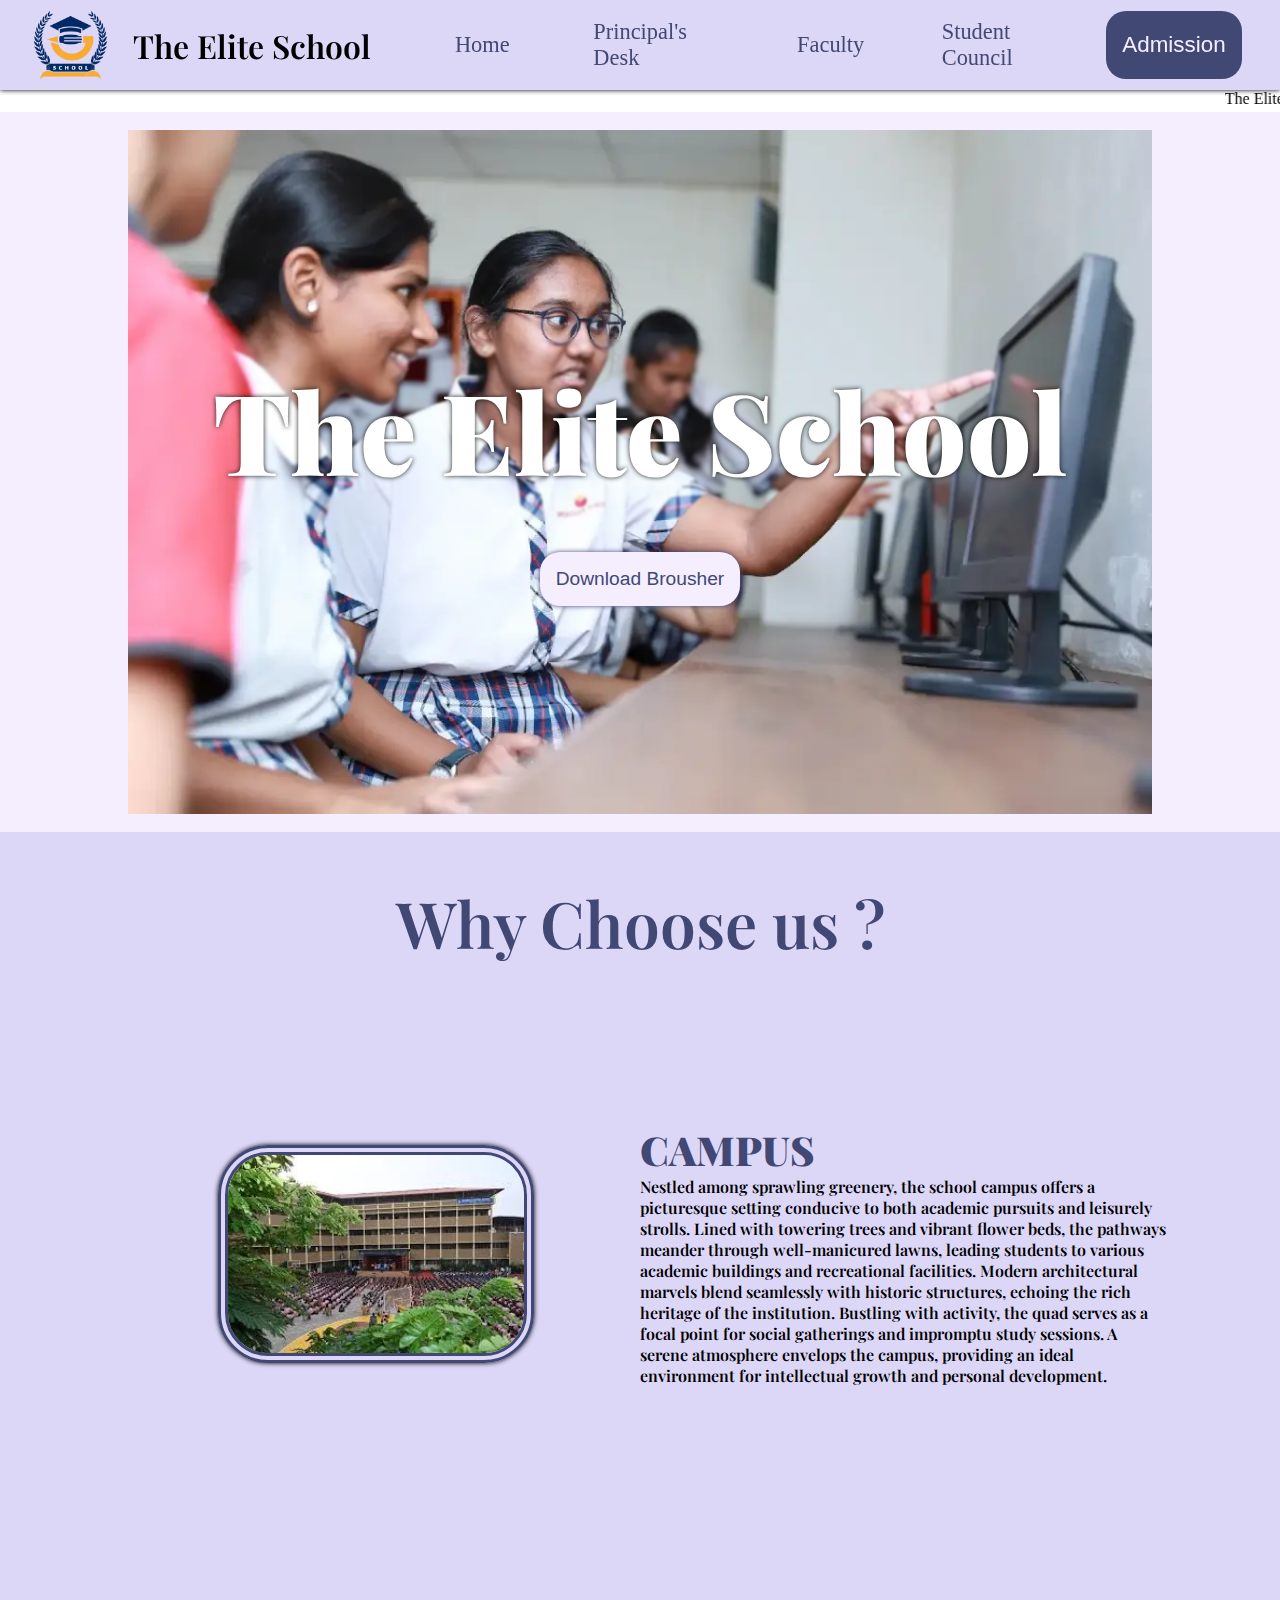
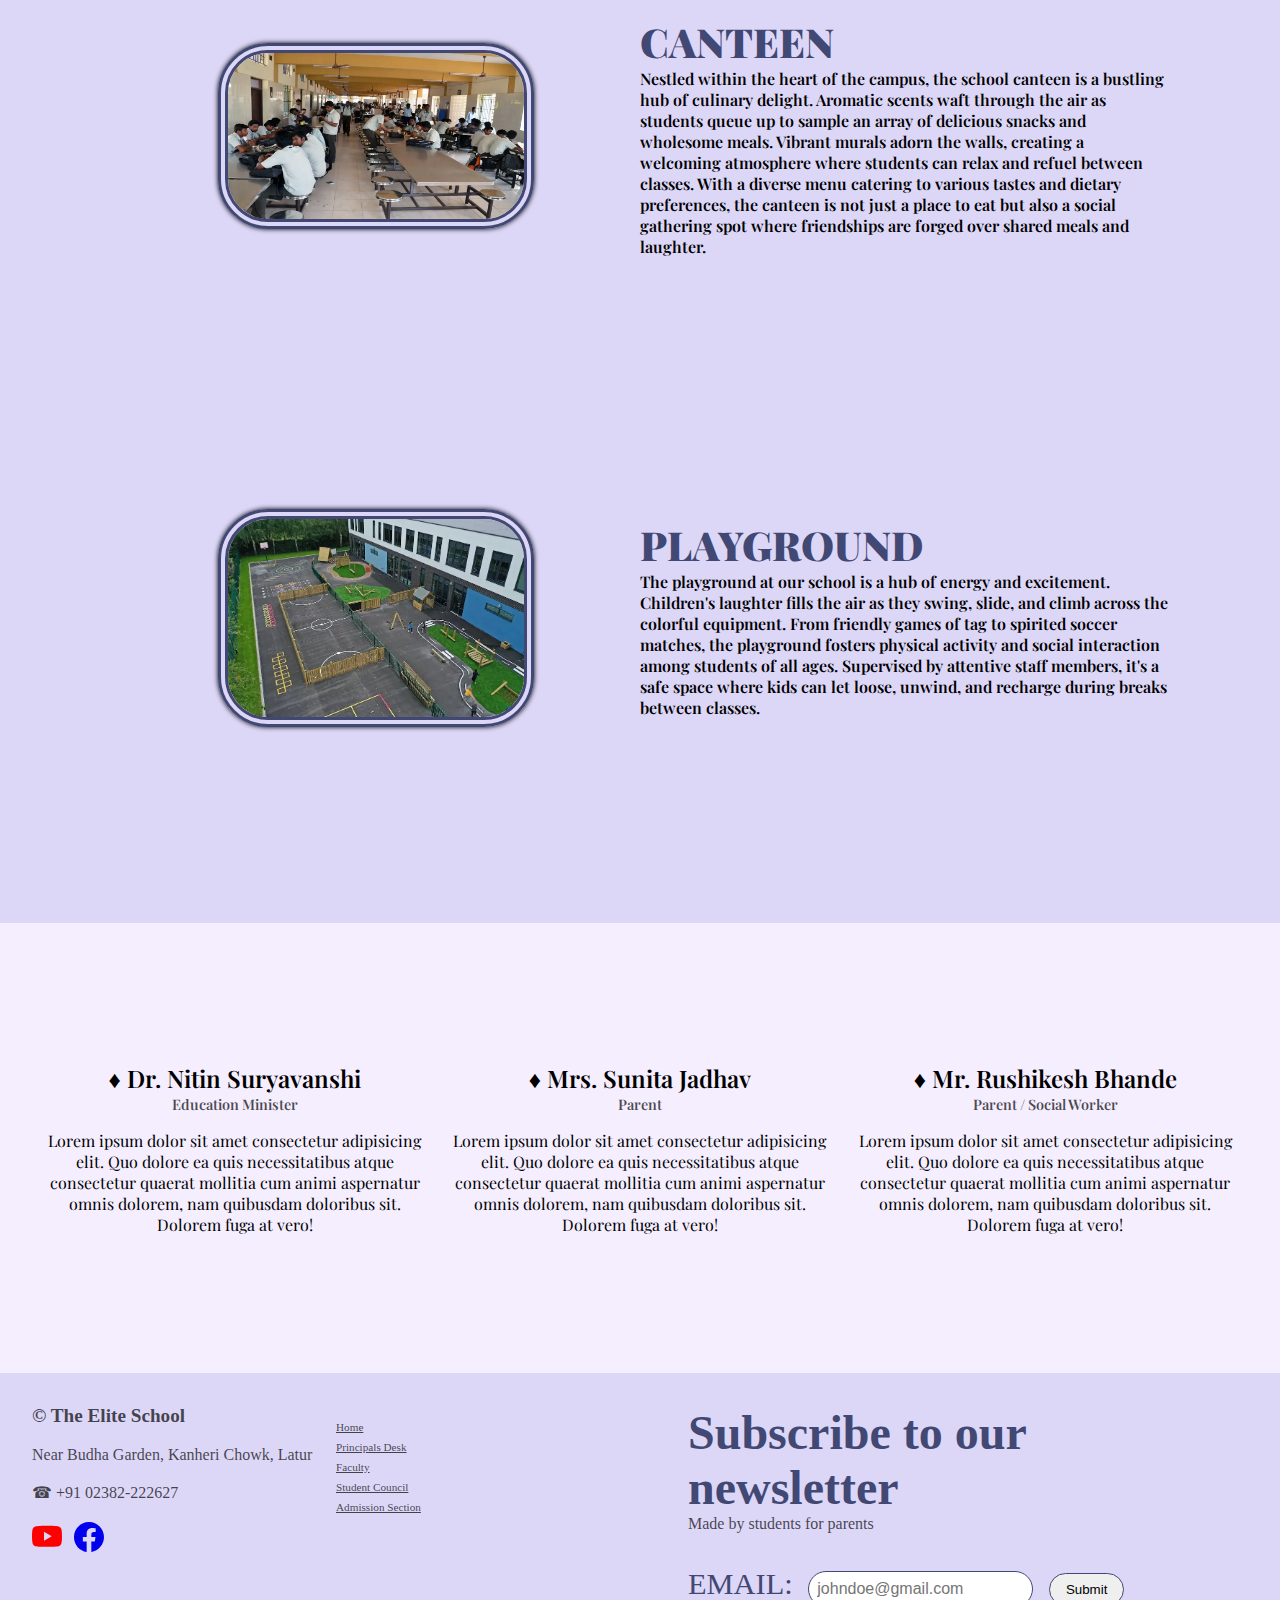
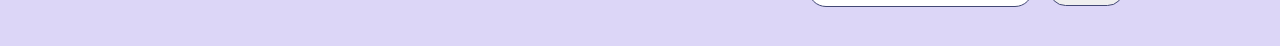
==== commit 45f1f180: "make responsive" ====
--- a/index.html
+++ b/index.html
@@ -3,7 +3,7 @@
 <head>
     <meta charset="UTF-8">
     <meta name="viewport" content="width1024">
-    <meta name="viewport" content="width=1024, initial-scale=1.0">
+    <meta name="viewport" content="width=device-width, initial-scale=1.0">
     <title>The Elite School</title>
     <link rel="stylesheet" href="./styles/header_footer.css">
     <link rel="stylesheet" href="./styles/home.css">
@@ -16,11 +16,22 @@
             <h1 class="playfair-display-600">The Elite School</h1>
         </div>
         <nav>
-            <span><a href="./index.html" class="links">Home</a></span>
-            <span><a href="./pages/principal.html" class="links">Principal's Desk</a></span>
-            <span><a href="./pages/faculty.html" class="links">Faculty</a></span>
-            <span><a href="./pages/students.html" class="links">Student Council</a></span>
+            <div class="nav-menu">
+                <span><a href="./index.html" class="links">Home</a></span>
+                <span><a href="./pages/principal.html" class="links">Principal's Desk</a></span>
+                <span><a href="./pages/faculty.html" class="links">Faculty</a></span>
+                <span><a href="./pages/students.html" class="links">Student Council</a></span>
+            </div>
             <a href="./pages/admission.html" class="links"><button>Admission</a></button>
+            <div class="menu">
+                <button class="menu-toggle">Go to &darr;</button>
+                <div class="menu-box menu-hidden">
+                    <span><a href="./index.html" class="links">Home</a></span>
+                    <span><a href="./pages/principal.html" class="links">Principal's Desk</a></span>
+                    <span><a href="./pages/faculty.html" class="links">Faculty</a></span>
+                    <span><a href="./pages/students.html" class="links">Student Council</a></span>
+                </div>
+            </div>
         </nav>
     </header>
     <marquee  direction="left">The Elite School, Latur. +91 02382-222627 Near Budha Garden, Kanheri Chowk, Latur Office Time : 10 am to 5 pm. <a href="./index.html">Admissions Open Standerd 1 to 10th.</a></marquee>
@@ -41,11 +52,11 @@
                 </div>
             </div>
             <div class="item">
+                <img src="./assets/school_canteen1080.webp" alt="">
                 <div class="text">
                     <h4 class="playfair-display-900">CANTEEN</h4>
                     <p class="playfair-display-600">Nestled within the heart of the campus, the school canteen is a bustling hub of culinary delight. Aromatic scents waft through the air as students queue up to sample an array of delicious snacks and wholesome meals. Vibrant murals adorn the walls, creating a welcoming atmosphere where students can relax and refuel between classes. With a diverse menu catering to various tastes and dietary preferences, the canteen is not just a place to eat but also a social gathering spot where friendships are forged over shared meals and laughter.</p>
                     </div>
-                <img src="./assets/school_canteen1080.webp" alt="">
             </div>
             <div class="item">
                 <img src="./assets/school_playground.webp" alt="">
@@ -100,10 +111,11 @@
             <form action="#">
                 <label for="email">EMAIL:</label>
                 <input type="text" name="email" placeholder="johndoe@gmail.com">
-                <button type="submit">Submit</button>
+                <button type="submit" onclick="call()">Submit</button>
             </form>
         </div>
     </footer>
+    <script src="./modalMeu.js"></script>
     <script src="./script.js"></script>
  
 </body>
--- a/styles/header_footer.css
+++ b/styles/header_footer.css
@@ -55,15 +55,23 @@
 }
 
 header{
-    min-height: 10vh;
+    height: 10vh;
     background-color: var(--secondary);
     display: flex;
     justify-content: space-between;
     align-items: center;
     padding: 0.5rem 1.5rem;
-}
+    position: sticky;
+    top: 0;
+    z-index: 999;
+    box-shadow: 0 0 5px black;
+}
+
+
+
 .logo img{
-    width: 60px;
+    max-width: 150px;
+    width: 25%;
     object-fit: contain;
 }
 
@@ -73,6 +81,8 @@
     gap: 1rem;
 }
 
+
+
 header > nav{
     display: flex;
     justify-content: space-evenly;
@@ -80,7 +90,7 @@
 
 header > nav a{
     text-decoration: none;
-    font-size: 1.2rem;
+    font-size: 1.4rem;
     color: var(--primary);
 }
 
@@ -103,6 +113,33 @@
 header nav button:hover{
     box-shadow: 2px 2px 0px black;
 }
+
+.nav-menu{
+    display: grid;
+    grid-template-columns: repeat(4,1fr);
+    place-items: center;
+}
+
+.menu-hidden span:hover{
+    background-color: var(--sub_primary);
+}
+
+.menu-box{
+    display: none;
+    position: absolute;
+    right: 0.3rem;
+    background-color: white;
+    flex-direction: column;
+    justify-content: space-evenly;
+    align-items: center;
+    border-radius: 10px;
+    box-shadow: 0px 0px 5px black;
+}
+
+header .menu button{
+    display: none;
+}
+
 marquee span{
     padding: 1rem;
     text-decoration: underline;
@@ -116,7 +153,7 @@
     padding: 2rem;
 }
 footer .info{
-    font-size: 1.2rem;
+    font-size: 1rem;
     color: rgba(0,0,0,0.7);
     display: flex;
     flex-direction: column;
@@ -142,8 +179,8 @@
 }
 footer .footer-nav a{
    color: rgba(0,0,0,0.7);
-   text-decoration: none;
-   font-size: 1.1rem;
+   text-decoration: underline;
+   font-size: 0.7rem;
 }
 footer .footer-nav a:hover{
     text-decoration: underline;
@@ -162,7 +199,7 @@
     color: var(--primary);
 }
 footer .newsletter .newsletter-info{
-    font-size: 1.9rem;
+    font-size: 1rem;
     color: rgba(0,0,0,0.7);
 }
 footer .newsletter form{
@@ -180,3 +217,68 @@
 footer .newsletter form button{
     border: 1px solid var(--primary);
 }
+
+
+@media (max-width:400px) {
+    header .logo h1{
+        font-size: 0.7rem;
+    }
+    .nav-menu{
+        display: none;
+    }
+
+    header > nav a{
+        text-decoration: none;
+        font-size: 0.7rem;
+        color: var(--primary);
+    }
+    
+    header > nav span, button{
+        padding: 0.2rem 0.5rem;
+        border: none;
+        border-radius: 20px;
+    }
+
+    header .menu button{
+        display: block;
+        padding: 0.2rem 0.5rem;
+        font-size: 0.7rem;
+        border: 1px solid var(--primary);
+        color: var(--primary);
+        width: 3.5rem;
+        background: none;
+    }
+
+    footer h5{
+        font-size: 0.7rem;
+    }
+
+    footer .info{
+        font-size: 0.7rem;
+    }
+    footer .info .socials{
+        display: flex;
+      }
+
+    footer .info .socials a svg{
+        width: 20px;
+      }
+
+    footer .newsletter{
+        font-size: 1rem;
+        padding: 0;
+    }
+    footer .newsletter form input{
+        font-size: 0.7rem;
+    }
+      footer .newsletter h3{
+        font-size: 1.1rem;
+    }
+
+    footer .newsletter form input,footer .newsletter form button{
+        margin: 0.5;
+    }
+    footer .newsletter form{
+        margin-top: 0;
+    }
+}--- a/styles/home.css
+++ b/styles/home.css
@@ -11,10 +11,9 @@
 
 .hero-home h1{
     font-size: 7rem;
-    color: var(--primary);
-    text-shadow: 0px 0px 5px rgba(0, 0, 0, 0.392);
-    /* box-shadow: 1px 1px 5px var(--tertiary);  */
-    backdrop-filter: grayscale(0.5) blur(3px);
+    color: #fff;
+    text-shadow: 0px 0px 5px rgba(0, 0, 0, 0.892);
+    backdrop-filter:blur(1px);
     margin-bottom: 2rem;
 }
 
@@ -39,7 +38,6 @@
     box-shadow: 0px 0px 5px var(--primary);
 }
 .hero-home a:hover{
-   
     background-color: var(--tertiary);
     box-shadow: 0px 0px 10px var(--primary);
 }
@@ -116,3 +114,80 @@
     color: rgba(0,0,0,0.7);
 }
 
+
+
+@media (max-width:400px) {
+    .hero-home{
+        height: 50vh;
+        background-size: 200%;
+    }
+    .hero-home h1{
+        font-size: 2.5rem;
+        margin-bottom: 1rem;
+    }
+    
+    .hero-home a{
+        font-size: 1rem;
+        padding: 0.9rem;
+    }
+    
+    .aboutus{
+        padding: 1rem;
+    }
+    
+    .aboutus h2{
+        font-size: 2rem;
+        margin-bottom: 1rem;
+    }
+    
+    .aboutus .container{
+        display: grid;
+        grid-template-columns: 1fr;
+    }
+
+    .aboutus .container .item{
+        height: auto;
+        display: grid;
+        grid-template-columns: 1fr;
+        place-items: center;
+        padding: 0.3rem;
+       
+    }
+    
+    .aboutus .container .item img{
+        width: 100%;
+        margin-bottom: 0.8rem;
+    }
+
+    .aboutus .container .item .text h4{
+        text-align: center;
+        font-size: 1rem;
+    }
+
+    .aboutus .container .item .text p{
+        text-align: center;
+        font-size: 0.7rem;
+        overflow: hidden;
+    }
+
+    .testimonial-section{
+        padding: 1rem;
+        flex-direction:column;  
+    }
+    
+    .testimonial-section .review{
+        display: flex;
+        flex-direction: column;
+        align-items: center;
+    }
+    
+    .review .author{
+        font-size: 1rem;
+    }
+
+    .review {
+        font-size: 0.7rem;
+    }
+
+
+}
